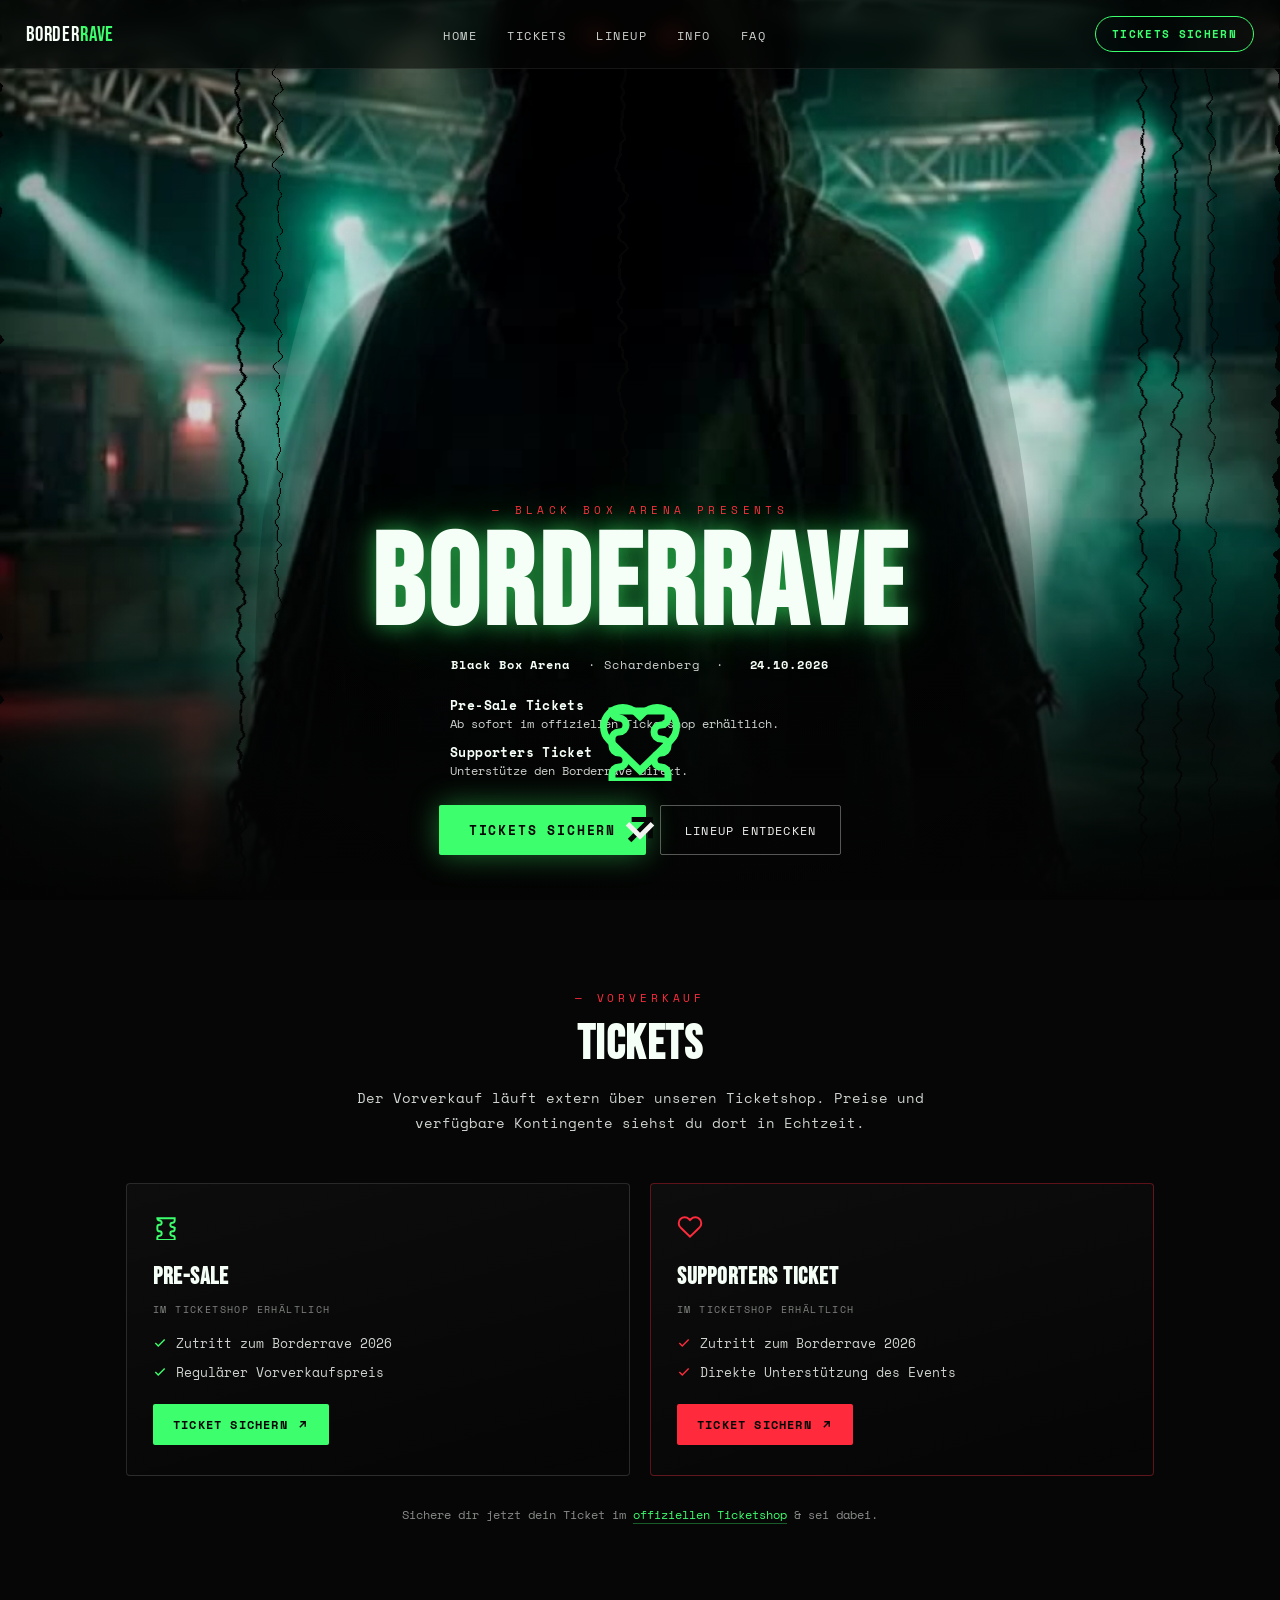
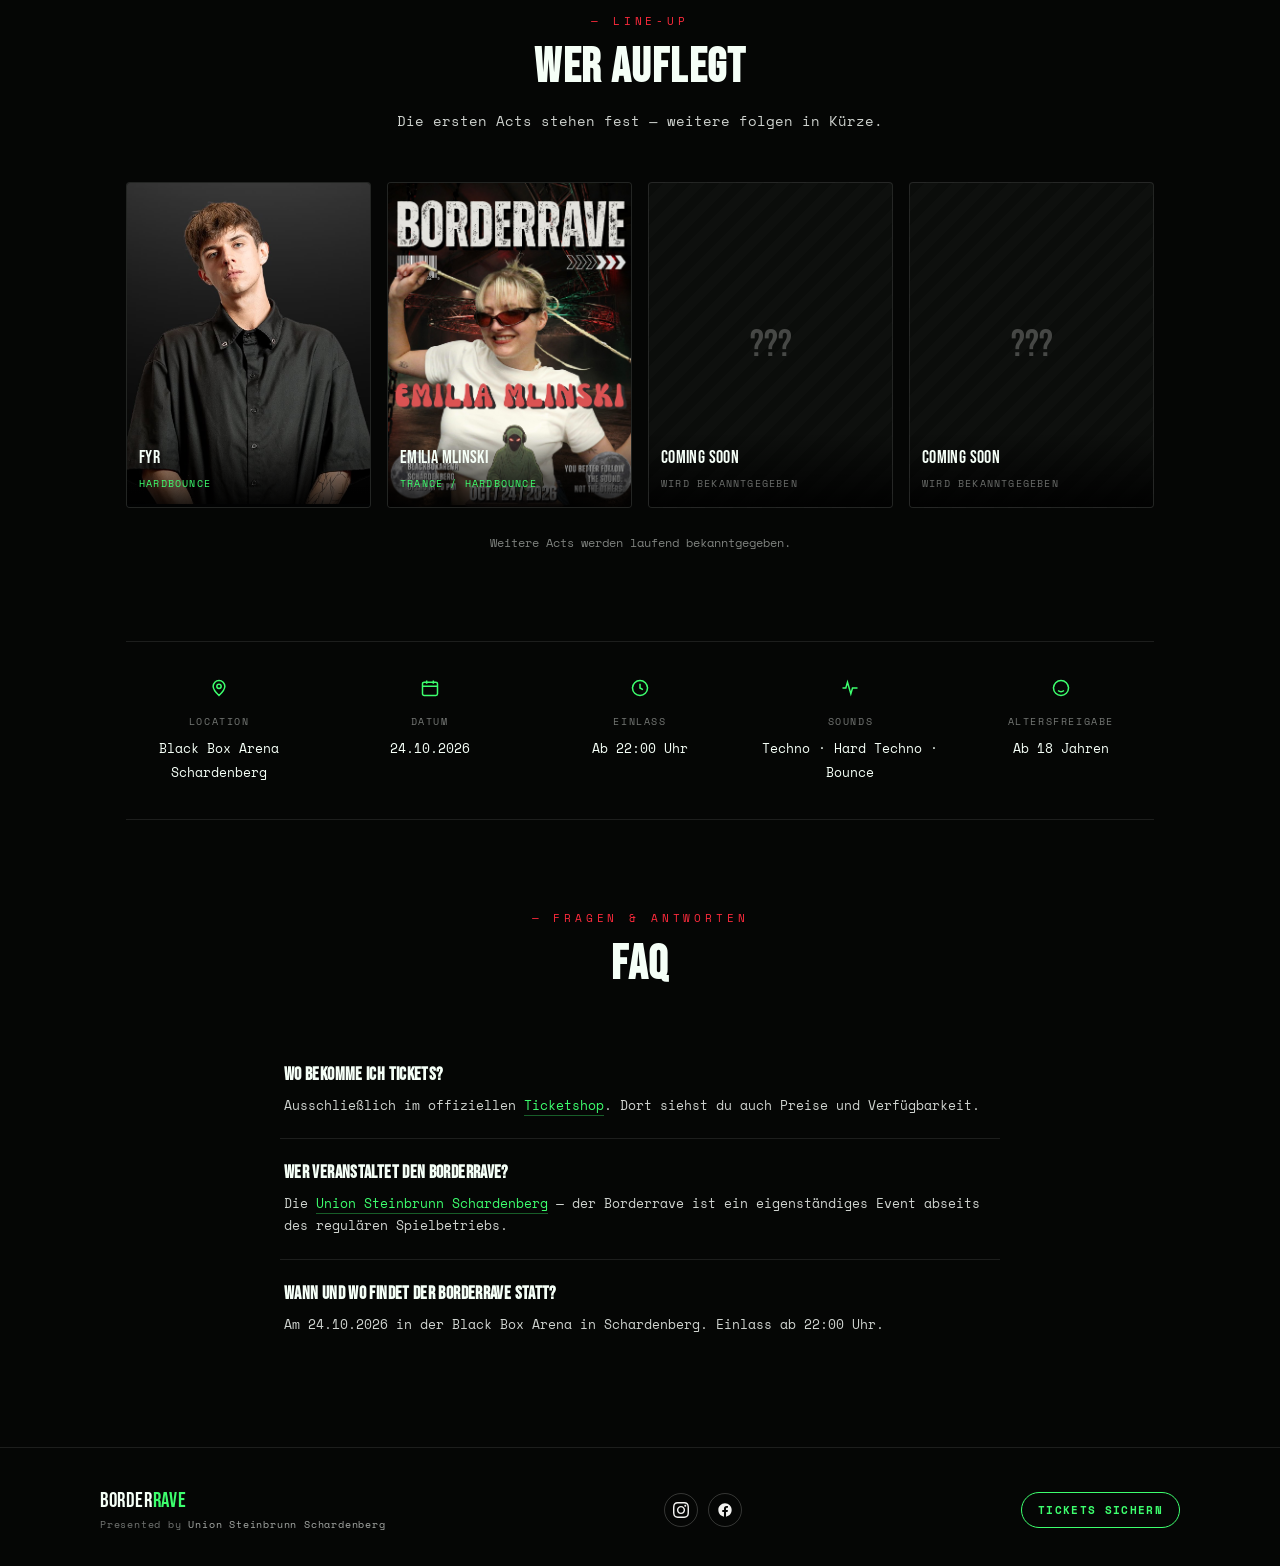
==== borderrave.html @ 643d08ae "Expand Borderrave page: nav, tickets, lineup, info, FAQ Adds ticket links to the external shop, conf" ====
<!DOCTYPE html>
<html lang="de">
<head>
<meta charset="UTF-8">
<meta name="viewport" content="width=device-width, initial-scale=1.0">
<title>BORDERRAVE</title>
<link rel="preconnect" href="https://fonts.googleapis.com">
<link rel="preconnect" href="https://fonts.gstatic.com" crossorigin>
<link href="https://fonts.googleapis.com/css2?family=Bebas+Neue&family=Space+Mono:wght@400;700&display=swap" rel="stylesheet">
<style>
  :root {
    --acid: #3dff6e;
    --blood: #ff2b3d;
    --ink: #050605;
  }
  * { box-sizing: border-box; }
  html {
    scroll-behavior: smooth;
  }
  html, body {
    margin: 0;
    padding: 0;
    background: var(--ink);
    color: #f2f2f0;
    font-family: 'Space Mono', monospace;
    overflow-x: hidden;
  }
  @media (prefers-reduced-motion: reduce) {
    html { scroll-behavior: auto; }
  }

  .br-stage {
    position: relative;
    width: 100%;
    height: 100vh;
    min-height: 560px;
    background: var(--ink);
    overflow: hidden;
  }

  .br-stage svg {
    position: absolute;
    inset: 0;
    width: 100%;
    height: 100%;
    display: block;
  }

  .br-vignette {
    position: absolute;
    inset: 0;
    pointer-events: none;
    background:
      radial-gradient(ellipse at 50% 40%, rgba(0,0,0,0) 30%, rgba(0,0,0,0.55) 100%),
      linear-gradient(180deg, rgba(0,0,0,0.55) 0%, rgba(0,0,0,0) 18%, rgba(0,0,0,0) 55%, rgba(5,6,5,0.85) 90%, rgba(5,6,5,1) 100%);
  }

  .br-nav {
    position: fixed;
    top: 0;
    left: 0;
    right: 0;
    z-index: 20;
    display: flex;
    justify-content: space-between;
    align-items: center;
    gap: 20px;
    padding: 16px 26px;
    background: rgba(5,6,5,0.55);
    backdrop-filter: blur(10px);
    border-bottom: 1px solid rgba(242,242,240,0.08);
    opacity: 0;
    animation: br-fade-in 0.8s ease forwards;
    animation-delay: 6.1s;
  }
  .br-nav-brand {
    font-family: 'Bebas Neue', sans-serif;
    font-size: 1.3rem;
    letter-spacing: 0.04em;
    color: #f5fff7;
    text-decoration: none;
    white-space: nowrap;
  }
  .br-nav-brand span { color: var(--acid); }
  .br-nav-links {
    display: flex;
    gap: 30px;
    list-style: none;
    margin: 0;
    padding: 0;
  }
  .br-nav-links a {
    color: #cfd3cf;
    text-decoration: none;
    font-size: 12px;
    letter-spacing: 0.12em;
    text-transform: uppercase;
    transition: color 0.2s ease;
  }
  .br-nav-links a:hover { color: var(--acid); }
  .br-nav-cta {
    display: inline-flex;
    align-items: center;
    gap: 8px;
    font-size: 11px;
    font-weight: 700;
    letter-spacing: 0.12em;
    text-transform: uppercase;
    text-decoration: none;
    color: var(--acid);
    border: 1px solid var(--acid);
    padding: 9px 16px;
    border-radius: 999px;
    white-space: nowrap;
    transition: background 0.2s ease, color 0.2s ease;
  }
  .br-nav-cta:hover { background: var(--acid); color: var(--ink); }
  .br-nav-toggle {
    display: none;
    background: none;
    border: 1px solid rgba(242,242,240,0.35);
    border-radius: 6px;
    width: 38px;
    height: 34px;
    color: #f2f2f0;
    font-size: 18px;
    cursor: pointer;
  }

  @media (max-width: 780px) {
    .br-nav-links { display: none; }
    .br-nav-cta { display: none; }
    .br-nav-toggle { display: block; }
    .br-nav.is-open .br-nav-links {
      display: flex;
      flex-direction: column;
      gap: 4px;
      position: absolute;
      top: 100%;
      left: 0;
      right: 0;
      background: rgba(5,6,5,0.97);
      padding: 14px 26px 20px;
      border-bottom: 1px solid rgba(242,242,240,0.08);
    }
    .br-nav.is-open .br-nav-links a { padding: 10px 0; border-bottom: 1px solid rgba(242,242,240,0.06); }
    .br-nav.is-open .br-nav-cta { display: inline-flex; margin: 12px 26px 18px; }
  }

  .br-content {
    position: absolute;
    left: 0;
    right: 0;
    bottom: 5vh;
    z-index: 4;
    text-align: center;
    padding: 0 20px;
  }

  .br-meta {
    display: flex;
    flex-wrap: wrap;
    justify-content: center;
    gap: 8px 18px;
    margin: 10px 0 22px;
    font-size: 12px;
    letter-spacing: 0.08em;
    color: #cfd3cf;
    opacity: 0;
    animation: br-fade-up 0.9s ease forwards;
    animation-delay: 6.85s;
  }
  .br-meta b { color: #f5fff7; font-weight: 700; }
  .br-meta .dim { color: rgba(207,211,207,0.55); }

  .br-bullets {
    display: flex;
    flex-direction: column;
    gap: 10px;
    max-width: 380px;
    margin: 0 auto 26px;
    text-align: left;
    opacity: 0;
    animation: br-fade-up 0.9s ease forwards;
    animation-delay: 7.05s;
  }
  .br-bullet {
    display: flex;
    align-items: flex-start;
    gap: 10px;
    font-size: 12px;
    color: #cfd3cf;
  }
  .br-bullet svg { flex: none; margin-top: 2px; color: var(--acid); }
  .br-bullet b { display: block; color: #f5fff7; font-size: 13px; letter-spacing: 0.03em; }

  .br-cta-row {
    display: flex;
    flex-wrap: wrap;
    justify-content: center;
    gap: 14px;
    opacity: 0;
    animation: br-fade-up 0.9s ease forwards;
    animation-delay: 7.3s;
  }
  .br-cta-ghost {
    display: inline-flex;
    align-items: center;
    gap: 8px;
    font-family: 'Space Mono', monospace;
    font-size: 12px;
    letter-spacing: 0.1em;
    text-transform: uppercase;
    text-decoration: none;
    color: #f2f2f0;
    border: 1px solid rgba(242,242,240,0.35);
    padding: 14px 24px;
    border-radius: 2px;
    transition: border-color 0.2s ease, color 0.2s ease;
  }
  .br-cta-ghost:hover { border-color: var(--acid); color: var(--acid); }

  .br-eyebrow {
    display: inline-block;
    font-size: 11px;
    letter-spacing: 0.4em;
    text-transform: uppercase;
    color: var(--blood);
    margin: 0 0 10px;
    opacity: 0;
    animation: br-fade-up 0.9s ease forwards;
    animation-delay: 6.35s;
  }

  .br-title {
    font-family: 'Bebas Neue', 'Space Mono', sans-serif;
    font-size: clamp(3.2rem, 14vw, 8rem);
    line-height: 0.92;
    letter-spacing: 0.03em;
    margin: 0;
    color: #f5fff7;
    text-shadow: 0 0 22px rgba(61,255,110,0.55), 0 0 60px rgba(61,255,110,0.25);
    opacity: 0;
    animation: br-glitch-in 1.1s ease forwards;
    animation-delay: 6.5s;
  }

  .br-cta {
    display: inline-flex;
    align-items: center;
    gap: 8px;
    font-family: 'Space Mono', monospace;
    font-weight: 700;
    font-size: 13px;
    letter-spacing: 0.14em;
    text-transform: uppercase;
    text-decoration: none;
    color: var(--ink);
    background: var(--acid);
    padding: 15px 30px;
    border-radius: 2px;
    box-shadow: 0 0 30px rgba(61,255,110,0.4);
    transition: transform 0.2s ease, box-shadow 0.2s ease;
  }
  .br-cta:hover { transform: translateY(-2px); box-shadow: 0 4px 40px rgba(61,255,110,0.65); }

  @keyframes br-fade-in { to { opacity: 1; } }
  @keyframes br-fade-up { from { opacity: 0; transform: translateY(14px); } to { opacity: 1; transform: translateY(0); } }
  @keyframes br-glitch-in {
    0%   { opacity: 0; transform: translateY(10px); filter: blur(6px); }
    55%  { opacity: 1; transform: translateY(0); filter: blur(0); }
    60%  { opacity: 0.7; transform: translate(-3px,1px); }
    65%  { opacity: 1; transform: translate(2px,0); }
    100% { opacity: 1; transform: translateY(0); filter: blur(0); }
  }

  /* ---- content sections below the hero ---- */
  .br-section {
    max-width: 1080px;
    margin: 0 auto;
    padding: 90px 26px;
    scroll-margin-top: 74px;
  }
  .br-section + .br-section { padding-top: 0; }
  .br-section-head {
    text-align: center;
    max-width: 640px;
    margin: 0 auto 48px;
  }
  .br-section-head .br-eyebrow-sm {
    display: block;
    font-size: 11px;
    letter-spacing: 0.35em;
    text-transform: uppercase;
    color: var(--blood);
    margin: 0 0 10px;
  }
  .br-section-head h2 {
    font-family: 'Bebas Neue', sans-serif;
    font-size: clamp(2rem, 6vw, 3rem);
    letter-spacing: 0.03em;
    color: #f5fff7;
    margin: 0 0 12px;
    text-wrap: balance;
  }
  .br-section-head p {
    font-size: 14px;
    line-height: 1.8;
    color: #cfd3cf;
    margin: 0;
  }

  /* tickets */
  .br-tickets-grid {
    display: grid;
    grid-template-columns: repeat(auto-fit, minmax(240px, 1fr));
    gap: 20px;
  }
  .br-ticket-card {
    border: 1px solid rgba(242,242,240,0.14);
    background: linear-gradient(165deg, rgba(255,255,255,0.03), rgba(255,255,255,0));
    border-radius: 4px;
    padding: 30px 26px;
  }
  .br-ticket-card.is-support { border-color: rgba(255,43,61,0.35); }
  .br-ticket-icon { color: var(--acid); margin-bottom: 16px; }
  .br-ticket-card.is-support .br-ticket-icon { color: var(--blood); }
  .br-ticket-card h3 {
    font-family: 'Bebas Neue', sans-serif;
    font-size: 1.5rem;
    letter-spacing: 0.03em;
    margin: 0 0 4px;
    color: #f5fff7;
  }
  .br-ticket-status {
    display: inline-block;
    font-size: 10px;
    letter-spacing: 0.14em;
    text-transform: uppercase;
    color: rgba(207,211,207,0.6);
    margin-bottom: 16px;
  }
  .br-ticket-card ul {
    list-style: none;
    margin: 0 0 22px;
    padding: 0;
    display: flex;
    flex-direction: column;
    gap: 9px;
  }
  .br-ticket-card li {
    display: flex;
    align-items: flex-start;
    gap: 9px;
    font-size: 13px;
    color: #cfd3cf;
  }
  .br-ticket-card li svg { flex: none; margin-top: 3px; color: var(--acid); }
  .br-ticket-card.is-support li svg { color: var(--blood); }
  .br-ticket-link {
    display: inline-flex;
    align-items: center;
    gap: 8px;
    font-size: 12px;
    font-weight: 700;
    letter-spacing: 0.1em;
    text-transform: uppercase;
    text-decoration: none;
    color: var(--ink);
    background: var(--acid);
    padding: 12px 20px;
    border-radius: 2px;
    transition: transform 0.2s ease;
  }
  .br-ticket-card.is-support .br-ticket-link { background: var(--blood); }
  .br-ticket-link:hover { transform: translateY(-2px); }
  .br-tickets-note {
    text-align: center;
    margin: 30px 0 0;
    font-size: 12px;
    color: rgba(207,211,207,0.65);
  }
  .br-tickets-note a { color: var(--acid); text-decoration: none; border-bottom: 1px solid rgba(61,255,110,0.35); }

  /* lineup */
  .br-lineup-grid {
    display: grid;
    grid-template-columns: repeat(auto-fit, minmax(140px, 1fr));
    gap: 16px;
  }
  .br-lineup-card {
    position: relative;
    aspect-ratio: 3 / 4;
    border-radius: 4px;
    overflow: hidden;
    background: #0b0d0b;
    border: 1px solid rgba(242,242,240,0.1);
  }
  .br-lineup-card img {
    width: 100%; height: 100%;
    object-fit: cover;
    display: block;
    filter: saturate(1.05);
  }
  .br-lineup-card.is-placeholder {
    display: flex;
    align-items: center;
    justify-content: center;
    background: linear-gradient(160deg, #0d130f, #050605);
  }
  .br-lineup-card.is-placeholder .initial {
    font-family: 'Bebas Neue', sans-serif;
    font-size: 3.2rem;
    color: rgba(61,255,110,0.35);
  }
  .br-lineup-card.is-soon {
    display: flex;
    align-items: center;
    justify-content: center;
    background: repeating-linear-gradient(135deg, #0b0d0b 0 10px, #0e100e 10px 20px);
  }
  .br-lineup-card.is-soon .q { font-family: 'Bebas Neue', sans-serif; font-size: 2.4rem; color: rgba(242,242,240,0.25); }
  .br-lineup-meta {
    position: absolute;
    left: 0; right: 0; bottom: 0;
    padding: 14px 12px;
    background: linear-gradient(0deg, rgba(0,0,0,0.9), rgba(0,0,0,0));
  }
  .br-lineup-meta .name {
    font-family: 'Bebas Neue', sans-serif;
    font-size: 1.15rem;
    letter-spacing: 0.02em;
    color: #f5fff7;
    display: block;
  }
  .br-lineup-meta .genre {
    font-size: 10px;
    letter-spacing: 0.12em;
    text-transform: uppercase;
    color: var(--acid);
  }
  .br-lineup-card.is-soon .br-lineup-meta .genre,
  .br-lineup-card.is-placeholder .br-lineup-meta .genre { color: rgba(207,211,207,0.5); }
  .br-lineup-note {
    text-align: center;
    margin: 26px 0 0;
    font-size: 12px;
    color: rgba(207,211,207,0.6);
  }

  /* info strip */
  .br-info-strip {
    display: grid;
    grid-template-columns: repeat(auto-fit, minmax(150px, 1fr));
    gap: 24px;
    border-top: 1px solid rgba(242,242,240,0.1);
    border-bottom: 1px solid rgba(242,242,240,0.1);
    padding: 36px 0;
  }
  .br-info-item { text-align: center; }
  .br-info-item svg { color: var(--acid); margin-bottom: 10px; }
  .br-info-item .label {
    display: block;
    font-size: 10px;
    letter-spacing: 0.16em;
    text-transform: uppercase;
    color: rgba(207,211,207,0.55);
    margin-bottom: 6px;
  }
  .br-info-item .value {
    font-size: 13px;
    color: #f5fff7;
    line-height: 1.6;
  }

  /* faq */
  .br-faq { max-width: 720px; margin: 0 auto; display: flex; flex-direction: column; gap: 1px; background: rgba(242,242,240,0.1); }
  .br-faq-item { background: var(--ink); padding: 22px 4px; }
  .br-faq-item h3 {
    font-family: 'Bebas Neue', sans-serif;
    font-size: 1.15rem;
    letter-spacing: 0.02em;
    color: #f5fff7;
    margin: 0 0 8px;
  }
  .br-faq-item p { font-size: 13px; line-height: 1.7; color: #cfd3cf; margin: 0; }
  .br-faq-item a { color: var(--acid); text-decoration: none; border-bottom: 1px solid rgba(61,255,110,0.35); }

  /* footer */
  .br-footer {
    border-top: 1px solid rgba(242,242,240,0.1);
    padding: 40px 26px 34px;
  }
  .br-footer-inner {
    max-width: 1080px;
    margin: 0 auto;
    display: flex;
    flex-wrap: wrap;
    align-items: center;
    justify-content: space-between;
    gap: 20px;
  }
  .br-footer-brand {
    font-family: 'Bebas Neue', sans-serif;
    font-size: 1.3rem;
    letter-spacing: 0.03em;
    color: #f5fff7;
  }
  .br-footer-brand span { color: var(--acid); }
  .br-footer-sub {
    display: block;
    font-family: 'Space Mono', monospace;
    font-size: 10px;
    letter-spacing: 0.08em;
    text-transform: none;
    color: rgba(207,211,207,0.55);
    margin-top: 4px;
  }
  .br-footer-sub a { color: rgba(207,211,207,0.8); text-decoration: none; }
  .br-footer-sub a:hover { color: var(--acid); }
  .br-footer-social {
    display: flex;
    gap: 10px;
  }
  .br-footer-social a {
    width: 34px; height: 34px;
    display: inline-flex; align-items: center; justify-content: center;
    border: 1px solid rgba(242,242,240,0.2);
    border-radius: 999px;
    color: #f2f2f0;
    transition: border-color 0.2s ease, color 0.2s ease;
  }
  .br-footer-social a:hover { border-color: var(--acid); color: var(--acid); }

  @media (prefers-reduced-motion: reduce) {
    .br-nav, .br-eyebrow, .br-title, .br-meta, .br-bullets, .br-cta-row {
      animation: none !important;
      opacity: 1 !important;
      filter: none !important;
      transform: none !important;
    }
  }
</style>
</head>
<body>

<section class="br-stage" id="brStage">
  <svg viewBox="0 0 1080 1920" preserveAspectRatio="xMidYMid slice">
    <defs>
      <filter id="liquidEdge" x="-40%" y="-40%" width="180%" height="180%">
        <feTurbulence id="liquidNoise" type="fractalNoise" baseFrequency="0.014 0.085" numOctaves="2" seed="7" result="noise">
          <animate attributeName="baseFrequency" values="0.014 0.085;0.021 0.11;0.011 0.07;0.014 0.085"
                    dur="6s" repeatCount="indefinite"/>
        </feTurbulence>
        <feDisplacementMap in="SourceGraphic" in2="noise" scale="17" xChannelSelector="R" yChannelSelector="G"/>
      </filter>
      <mask id="revealMask" maskUnits="userSpaceOnUse" x="0" y="0" width="1080" height="1920">
        <g id="dripColumns"></g>
      </mask>
      <radialGradient id="figureMaskGrad" cx="50%" cy="55%" r="55%">
        <stop offset="0%" stop-color="#fff"/>
        <stop offset="62%" stop-color="#fff"/>
        <stop offset="100%" stop-color="#000"/>
      </radialGradient>
      <mask id="figureMask" maskUnits="userSpaceOnUse" x="0" y="0" width="1080" height="1920">
        <ellipse cx="545" cy="1150" rx="330" ry="650" fill="url(#figureMaskGrad)"/>
      </mask>
    </defs>
    <g id="heroGroup" mask="url(#revealMask)">
      <image href="images/borderrave-hero.jpg" x="0" y="0" width="1080" height="1920" preserveAspectRatio="xMidYMid slice"/>
      <g mask="url(#figureMask)">
        <g id="figureZoomInner">
          <image href="images/borderrave-hero.jpg" x="0" y="0" width="1080" height="1920" preserveAspectRatio="xMidYMid slice"/>
        </g>
      </g>
    </g>
    <g id="dripBeads"></g>
  </svg>
  <div class="br-vignette"></div>

  <div class="br-content">
    <p class="br-eyebrow">&mdash; Black Box Arena presents</p>
    <h1 class="br-title">BORDERRAVE</h1>

    <p class="br-meta">
      <b>Black Box Arena</b> &middot; Schardenberg &nbsp;&middot;&nbsp; <b>24.10.2026</b>
    </p>

    <div class="br-bullets">
      <div class="br-bullet">
        <svg width="16" height="16" viewBox="0 0 24 24" fill="none" stroke="currentColor" stroke-width="2"><path d="M20 12v2a2 2 0 01-2 2 2 2 0 000 4 2 2 0 012 2v2H4v-2a2 2 0 012-2 2 2 0 000-4 2 2 0 01-2-2v-2a2 2 0 012-2 2 2 0 000-4 2 2 0 01-2-2V4h16v2a2 2 0 01-2 2 2 2 0 000 4 2 2 0 012 2z"/></svg>
        <span><b>Pre-Sale Tickets</b>Ab sofort im offiziellen Ticketshop erhältlich.</span>
      </div>
      <div class="br-bullet">
        <svg width="16" height="16" viewBox="0 0 24 24" fill="none" stroke="currentColor" stroke-width="2"><path d="M20.8 4.6a5.5 5.5 0 00-7.8 0L12 5.6l-1-1a5.5 5.5 0 10-7.8 7.8l1 1L12 21l7.8-7.6 1-1a5.5 5.5 0 000-7.8z"/></svg>
        <span><b>Supporters Ticket</b>Unterstütze den Borderrave direkt.</span>
      </div>
    </div>

    <div class="br-cta-row">
      <a href="https://uschtickets.stgdts.com" target="_blank" rel="noopener noreferrer" class="br-cta">
        Tickets sichern
        <svg width="14" height="14" viewBox="0 0 24 24" fill="none" stroke="currentColor" stroke-width="2.4"><path d="M7 17L17 7M8 7h9v9"/></svg>
      </a>
      <a href="#lineup" class="br-cta-ghost">
        Lineup entdecken
        <svg width="14" height="14" viewBox="0 0 24 24" fill="none" stroke="currentColor" stroke-width="2.4"><path d="M6 9l6 6 6-6"/></svg>
      </a>
    </div>
  </div>
</section>

<nav class="br-nav" id="brNav">
  <a href="#brStage" class="br-nav-brand">BORDER<span>RAVE</span></a>
  <ul class="br-nav-links">
    <li><a href="#brStage">Home</a></li>
    <li><a href="#tickets">Tickets</a></li>
    <li><a href="#lineup">Lineup</a></li>
    <li><a href="#info">Info</a></li>
    <li><a href="#faq">FAQ</a></li>
  </ul>
  <a href="https://uschtickets.stgdts.com" target="_blank" rel="noopener noreferrer" class="br-nav-cta">Tickets sichern</a>
  <button class="br-nav-toggle" id="brNavToggle" aria-label="Menü öffnen" aria-expanded="false">&#9776;</button>
</nav>

<section class="br-section" id="tickets">
  <div class="br-section-head">
    <span class="br-eyebrow-sm">&mdash; Vorverkauf</span>
    <h2>Tickets</h2>
    <p>Der Vorverkauf läuft extern über unseren Ticketshop. Preise und verfügbare Kontingente siehst du dort in Echtzeit.</p>
  </div>
  <div class="br-tickets-grid">
    <div class="br-ticket-card">
      <div class="br-ticket-icon">
        <svg width="26" height="26" viewBox="0 0 24 24" fill="none" stroke="currentColor" stroke-width="1.8"><path d="M20 12v2a2 2 0 01-2 2 2 2 0 000 4 2 2 0 012 2v2H4v-2a2 2 0 012-2 2 2 0 000-4 2 2 0 01-2-2v-2a2 2 0 012-2 2 2 0 000-4 2 2 0 01-2-2V4h16v2a2 2 0 01-2 2 2 2 0 000 4 2 2 0 012 2z"/></svg>
      </div>
      <h3>Pre-Sale</h3>
      <span class="br-ticket-status">Im Ticketshop erhältlich</span>
      <ul>
        <li><svg width="14" height="14" viewBox="0 0 24 24" fill="none" stroke="currentColor" stroke-width="2.4"><path d="M20 6L9 17l-5-5"/></svg>Zutritt zum Borderrave 2026</li>
        <li><svg width="14" height="14" viewBox="0 0 24 24" fill="none" stroke="currentColor" stroke-width="2.4"><path d="M20 6L9 17l-5-5"/></svg>Regulärer Vorverkaufspreis</li>
      </ul>
      <a href="https://uschtickets.stgdts.com" target="_blank" rel="noopener noreferrer" class="br-ticket-link">
        Ticket sichern
        <svg width="13" height="13" viewBox="0 0 24 24" fill="none" stroke="currentColor" stroke-width="2.6"><path d="M7 17L17 7M8 7h9v9"/></svg>
      </a>
    </div>
    <div class="br-ticket-card is-support">
      <div class="br-ticket-icon">
        <svg width="26" height="26" viewBox="0 0 24 24" fill="none" stroke="currentColor" stroke-width="1.8"><path d="M20.8 4.6a5.5 5.5 0 00-7.8 0L12 5.6l-1-1a5.5 5.5 0 10-7.8 7.8l1 1L12 21l7.8-7.6 1-1a5.5 5.5 0 000-7.8z"/></svg>
      </div>
      <h3>Supporters Ticket</h3>
      <span class="br-ticket-status">Im Ticketshop erhältlich</span>
      <ul>
        <li><svg width="14" height="14" viewBox="0 0 24 24" fill="none" stroke="currentColor" stroke-width="2.4"><path d="M20 6L9 17l-5-5"/></svg>Zutritt zum Borderrave 2026</li>
        <li><svg width="14" height="14" viewBox="0 0 24 24" fill="none" stroke="currentColor" stroke-width="2.4"><path d="M20 6L9 17l-5-5"/></svg>Direkte Unterstützung des Events</li>
      </ul>
      <a href="https://uschtickets.stgdts.com" target="_blank" rel="noopener noreferrer" class="br-ticket-link">
        Ticket sichern
        <svg width="13" height="13" viewBox="0 0 24 24" fill="none" stroke="currentColor" stroke-width="2.6"><path d="M7 17L17 7M8 7h9v9"/></svg>
      </a>
    </div>
  </div>
  <p class="br-tickets-note">Sichere dir jetzt dein Ticket im <a href="https://uschtickets.stgdts.com" target="_blank" rel="noopener noreferrer">offiziellen Ticketshop</a> &amp; sei dabei.</p>
</section>

<section class="br-section" id="lineup">
  <div class="br-section-head">
    <span class="br-eyebrow-sm">&mdash; Line-up</span>
    <h2>Wer auflegt</h2>
    <p>Die ersten Acts stehen fest &mdash; weitere folgen in Kürze.</p>
  </div>
  <div class="br-lineup-grid">
    <div class="br-lineup-card">
      <img src="images/lineup-fyr.jpg" alt="FYR">
      <div class="br-lineup-meta">
        <span class="name">FYR</span>
        <span class="genre">Hardbounce</span>
      </div>
    </div>
    <div class="br-lineup-card">
      <img src="images/lineup-emilia.jpg" alt="Emilia Mlinski">
      <div class="br-lineup-meta">
        <span class="name">Emilia Mlinski</span>
        <span class="genre">Trance / Hardbounce</span>
      </div>
    </div>
    <div class="br-lineup-card is-soon">
      <span class="q">???</span>
      <div class="br-lineup-meta">
        <span class="name">Coming Soon</span>
        <span class="genre">Wird bekanntgegeben</span>
      </div>
    </div>
    <div class="br-lineup-card is-soon">
      <span class="q">???</span>
      <div class="br-lineup-meta">
        <span class="name">Coming Soon</span>
        <span class="genre">Wird bekanntgegeben</span>
      </div>
    </div>
  </div>
  <p class="br-lineup-note">Weitere Acts werden laufend bekanntgegeben.</p>
</section>

<section class="br-section" id="info">
  <div class="br-info-strip">
    <div class="br-info-item">
      <svg width="20" height="20" viewBox="0 0 24 24" fill="none" stroke="currentColor" stroke-width="1.8"><path d="M12 21s-7-6.2-7-11a7 7 0 1114 0c0 4.8-7 11-7 11z"/><circle cx="12" cy="10" r="2.6"/></svg>
      <span class="label">Location</span>
      <span class="value">Black Box Arena<br>Schardenberg</span>
    </div>
    <div class="br-info-item">
      <svg width="20" height="20" viewBox="0 0 24 24" fill="none" stroke="currentColor" stroke-width="1.8"><rect x="3" y="5" width="18" height="16" rx="2"/><path d="M3 10h18M8 3v4M16 3v4"/></svg>
      <span class="label">Datum</span>
      <span class="value">24.10.2026</span>
    </div>
    <div class="br-info-item">
      <svg width="20" height="20" viewBox="0 0 24 24" fill="none" stroke="currentColor" stroke-width="1.8"><circle cx="12" cy="12" r="9"/><path d="M12 7v5l3.5 2"/></svg>
      <span class="label">Einlass</span>
      <span class="value">Ab 22:00 Uhr</span>
    </div>
    <div class="br-info-item">
      <svg width="20" height="20" viewBox="0 0 24 24" fill="none" stroke="currentColor" stroke-width="1.8"><path d="M3 12h4l2-7 4 14 2-7h6"/></svg>
      <span class="label">Sounds</span>
      <span class="value">Techno &middot; Hard Techno &middot; Bounce</span>
    </div>
    <div class="br-info-item">
      <svg width="20" height="20" viewBox="0 0 24 24" fill="none" stroke="currentColor" stroke-width="1.8"><circle cx="12" cy="12" r="9"/><path d="M9 9h.01M15 9h.01M8.5 15c1 1 2.2 1.5 3.5 1.5s2.5-.5 3.5-1.5"/></svg>
      <span class="label">Altersfreigabe</span>
      <span class="value">Ab 18 Jahren</span>
    </div>
  </div>
</section>

<section class="br-section" id="faq">
  <div class="br-section-head">
    <span class="br-eyebrow-sm">&mdash; Fragen &amp; Antworten</span>
    <h2>FAQ</h2>
  </div>
  <div class="br-faq">
    <div class="br-faq-item">
      <h3>Wo bekomme ich Tickets?</h3>
      <p>Ausschließlich im offiziellen <a href="https://uschtickets.stgdts.com" target="_blank" rel="noopener noreferrer">Ticketshop</a>. Dort siehst du auch Preise und Verfügbarkeit.</p>
    </div>
    <div class="br-faq-item">
      <h3>Wer veranstaltet den Borderrave?</h3>
      <p>Die <a href="index.html">Union Steinbrunn Schardenberg</a> &mdash; der Borderrave ist ein eigenständiges Event abseits des regulären Spielbetriebs.</p>
    </div>
    <div class="br-faq-item">
      <h3>Wann und wo findet der Borderrave statt?</h3>
      <p>Am 24.10.2026 in der Black Box Arena in Schardenberg. Einlass ab 22:00 Uhr.</p>
    </div>
  </div>
</section>

<footer class="br-footer">
  <div class="br-footer-inner">
    <div>
      <span class="br-footer-brand">BORDER<span>RAVE</span></span>
      <span class="br-footer-sub">Presented by <a href="index.html">Union Steinbrunn Schardenberg</a></span>
    </div>
    <div class="br-footer-social">
      <a href="https://www.instagram.com/unionschardenberg/" target="_blank" rel="noopener noreferrer" aria-label="Instagram">
        <svg viewBox="0 0 24 24" width="16" height="16" fill="currentColor"><path d="M12 2.163c3.204 0 3.584.012 4.85.07 3.252.148 4.771 1.691 4.919 4.919.058 1.265.069 1.645.069 4.849 0 3.205-.012 3.584-.069 4.849-.149 3.225-1.664 4.771-4.919 4.919-1.266.058-1.644.07-4.85.07-3.204 0-3.584-.012-4.849-.07-3.26-.149-4.771-1.699-4.919-4.92-.058-1.265-.07-1.644-.07-4.849 0-3.204.013-3.583.07-4.849.149-3.227 1.664-4.771 4.919-4.919 1.266-.057 1.645-.069 4.849-.069zm0-2.163c-3.259 0-3.667.014-4.947.072-4.358.2-6.78 2.618-6.98 6.98-.059 1.281-.073 1.689-.073 4.948 0 3.259.014 3.668.072 4.948.2 4.358 2.618 6.78 6.98 6.98 1.281.058 1.689.072 4.948.072 3.259 0 3.668-.014 4.948-.072 4.354-.2 6.782-2.618 6.979-6.98.059-1.28.073-1.689.073-4.948 0-3.259-.014-3.667-.072-4.947-.196-4.354-2.617-6.78-6.979-6.98-1.281-.059-1.69-.073-4.949-.073zm0 5.838c-3.403 0-6.162 2.759-6.162 6.162s2.759 6.163 6.162 6.163 6.162-2.759 6.162-6.163c0-3.403-2.759-6.162-6.162-6.162zm0 10.162c-2.209 0-4-1.79-4-4 0-2.209 1.791-4 4-4s4 1.791 4 4c0 2.21-1.791 4-4 4zm6.406-11.845c-.796 0-1.441.645-1.441 1.44s.645 1.44 1.441 1.44c.795 0 1.439-.645 1.439-1.44s-.644-1.44-1.439-1.44z"/></svg>
      </a>
      <a href="https://www.facebook.com/unionschardenberg/" target="_blank" rel="noopener noreferrer" aria-label="Facebook">
        <svg viewBox="0 0 24 24" width="16" height="16" fill="currentColor"><path d="M22 12.061C22 6.505 17.523 2 12 2S2 6.505 2 12.061c0 5.022 3.657 9.184 8.438 9.939v-7.03H7.898v-2.909h2.54V9.845c0-2.522 1.492-3.915 3.777-3.915 1.094 0 2.238.197 2.238.197v2.476h-1.26c-1.243 0-1.63.775-1.63 1.57v1.888h2.773l-.443 2.909h-2.33V22c4.78-.755 8.437-4.917 8.437-9.939z"/></svg>
      </a>
    </div>
    <a href="https://uschtickets.stgdts.com" target="_blank" rel="noopener noreferrer" class="br-nav-cta">Tickets sichern</a>
  </div>
</footer>

<script>
  const brNav = document.getElementById('brNav');
  const brNavToggle = document.getElementById('brNavToggle');
  brNavToggle.addEventListener('click', () => {
    const isOpen = brNav.classList.toggle('is-open');
    brNavToggle.setAttribute('aria-expanded', isOpen);
  });
  brNav.querySelectorAll('.br-nav-links a').forEach(a => {
    a.addEventListener('click', () => {
      brNav.classList.remove('is-open');
      brNavToggle.setAttribute('aria-expanded', 'false');
    });
  });
</script>

<script>
  const reduceMotion = window.matchMedia('(prefers-reduced-motion: reduce)').matches;
  const columnsLayer = document.getElementById('dripColumns');
  const beadsLayer = document.getElementById('dripBeads');
  const figureZoomInner = document.getElementById('figureZoomInner');

  const VB_W = 1080, VB_H = 1920;
  const BODY_H = VB_H * 0.82;
  const N = 74;
  const ZOOM_DURATION = 6200;
  const ZOOM_FROM = 1.0, ZOOM_TO = 1.24;
  const ZOOM_ORIGIN_X = 545, ZOOM_ORIGIN_Y = 620;

  function easeOutCubic(t) { return 1 - Math.pow(1 - t, 3); }
  const SVGNS = 'http://www.w3.org/2000/svg';

  // A rect body that necks down into a rounded drip-tip at its current bottom —
  // at small h the whole column IS the tip, so it starts life as a bead, not a bar.
  function dripPath(x, w, h) {
    if (h <= 0) return '';
    const tipLen = Math.min(w * 0.9, h);
    const bodyBottom = h - tipLen;
    const cx = x + w / 2;
    return `M${x.toFixed(1)},0 L${(x + w).toFixed(1)},0 L${(x + w).toFixed(1)},${bodyBottom.toFixed(1)} ` +
      `C${(x + w).toFixed(1)},${(bodyBottom + tipLen * 0.62).toFixed(1)} ${(x + w * 0.78).toFixed(1)},${h.toFixed(1)} ${cx.toFixed(1)},${h.toFixed(1)} ` +
      `C${(x + w * 0.22).toFixed(1)},${h.toFixed(1)} ${x.toFixed(1)},${(bodyBottom + tipLen * 0.62).toFixed(1)} ${x.toFixed(1)},${bodyBottom.toFixed(1)} Z`;
  }

  if (reduceMotion) {
    const rect = document.createElementNS(SVGNS, 'rect');
    rect.setAttribute('x', '0'); rect.setAttribute('y', '0');
    rect.setAttribute('width', VB_W); rect.setAttribute('height', VB_H);
    rect.setAttribute('fill', 'white');
    columnsLayer.appendChild(rect);
    figureZoomInner.setAttribute('transform',
      `translate(${ZOOM_ORIGIN_X},${ZOOM_ORIGIN_Y}) scale(${ZOOM_TO}) translate(${-ZOOM_ORIGIN_X},${-ZOOM_ORIGIN_Y})`);
  } else {
    const baseW = VB_W / N;
    const columns = [];
    for (let i = 0; i < N; i++) {
      const width = baseW * (1.18 + Math.random() * 0.22);
      const x = i * baseW - (width - baseW) / 2 + (Math.random() * 8 - 4);
      const delay1 = Math.random() * 1250;
      const dur1 = 3250 + Math.random() * 2450;
      const extra = Math.pow(Math.random(), 2) * 340;
      const dur2 = 1150 + extra * 8 * (0.7 + Math.random() * 0.6);

      const path = document.createElementNS(SVGNS, 'path');
      path.setAttribute('fill', 'white');
      path.setAttribute('filter', 'url(#liquidEdge)');
      columnsLayer.appendChild(path);

      columns.push({
        el: path, colX: x, width, x: x + width / 2,
        delay1, dur1, extra, dur2,
        finishAt: delay1 + dur1 + dur2,
        settled: false,
        lastHeight: 0
      });
    }

    const start = performance.now();

    function spawnBead(col) {
      const tipY = BODY_H + col.extra;
      const r = Math.max(col.width * (0.22 + Math.random() * 0.14), 4);
      const fallDist = 55 + Math.random() * 100;
      const dur = (1.1 + Math.random() * 1.4).toFixed(2);
      const delay = (Math.random() * 1.6).toFixed(2);

      const g = document.createElementNS(SVGNS, 'g');

      const circle = document.createElementNS(SVGNS, 'circle');
      circle.setAttribute('cx', col.x.toFixed(1));
      circle.setAttribute('cy', tipY.toFixed(1));
      circle.setAttribute('r', r.toFixed(1));
      circle.setAttribute('fill', 'rgba(4,8,5,0.88)');
      circle.setAttribute('stroke', 'rgba(61,255,110,0.22)');
      circle.setAttribute('stroke-width', '0.6');
      circle.setAttribute('opacity', '0');

      const animCy = document.createElementNS(SVGNS, 'animate');
      animCy.setAttribute('attributeName', 'cy');
      animCy.setAttribute('values', `${tipY.toFixed(1)};${(tipY + fallDist).toFixed(1)}`);
      animCy.setAttribute('dur', dur + 's');
      animCy.setAttribute('begin', delay + 's');
      animCy.setAttribute('repeatCount', 'indefinite');
      animCy.setAttribute('calcMode', 'spline');
      animCy.setAttribute('keySplines', '0.3 0 0.7 1');
      animCy.setAttribute('keyTimes', '0;1');

      const animOp = document.createElementNS(SVGNS, 'animate');
      animOp.setAttribute('attributeName', 'opacity');
      animOp.setAttribute('values', '0;0.9;0.85;0');
      animOp.setAttribute('keyTimes', '0;0.18;0.7;1');
      animOp.setAttribute('dur', dur + 's');
      animOp.setAttribute('begin', delay + 's');
      animOp.setAttribute('repeatCount', 'indefinite');

      circle.appendChild(animCy);
      circle.appendChild(animOp);
      g.appendChild(circle);
      beadsLayer.appendChild(g);
    }

    function tick(now) {
      const t = now - start;
      let allSettled = true;

      for (const col of columns) {
        if (col.settled) continue;
        allSettled = false;

        const t1 = Math.min(Math.max((t - col.delay1) / col.dur1, 0), 1);
        let h;
        if (t1 < 1) {
          h = easeOutCubic(t1) * BODY_H;
        } else {
          const t2 = Math.min(Math.max((t - col.delay1 - col.dur1) / col.dur2, 0), 1);
          const wobble = 0.045 * Math.sin(t2 * Math.PI * 3.2) * (1 - t2);
          const eased = Math.max(easeOutCubic(t2) + wobble, 0);
          h = BODY_H + eased * col.extra;
        }

        h = Math.max(h, col.lastHeight);
        col.lastHeight = h;
        col.el.setAttribute('d', dripPath(col.colX, col.width, h));

        if (t >= col.finishAt) {
          col.settled = true;
          col.el.setAttribute('d', dripPath(col.colX, col.width, BODY_H + col.extra));
          spawnBead(col);
        }
      }

      const zt = Math.min(t / ZOOM_DURATION, 1);
      const s = ZOOM_FROM + (ZOOM_TO - ZOOM_FROM) * easeOutCubic(zt);
      figureZoomInner.setAttribute('transform',
        `translate(${ZOOM_ORIGIN_X},${ZOOM_ORIGIN_Y}) scale(${s.toFixed(4)}) translate(${-ZOOM_ORIGIN_X},${-ZOOM_ORIGIN_Y})`);

      if (!allSettled || zt < 1) {
        requestAnimationFrame(tick);
      }
    }
    requestAnimationFrame(tick);
  }
</script>

</body>
</html>
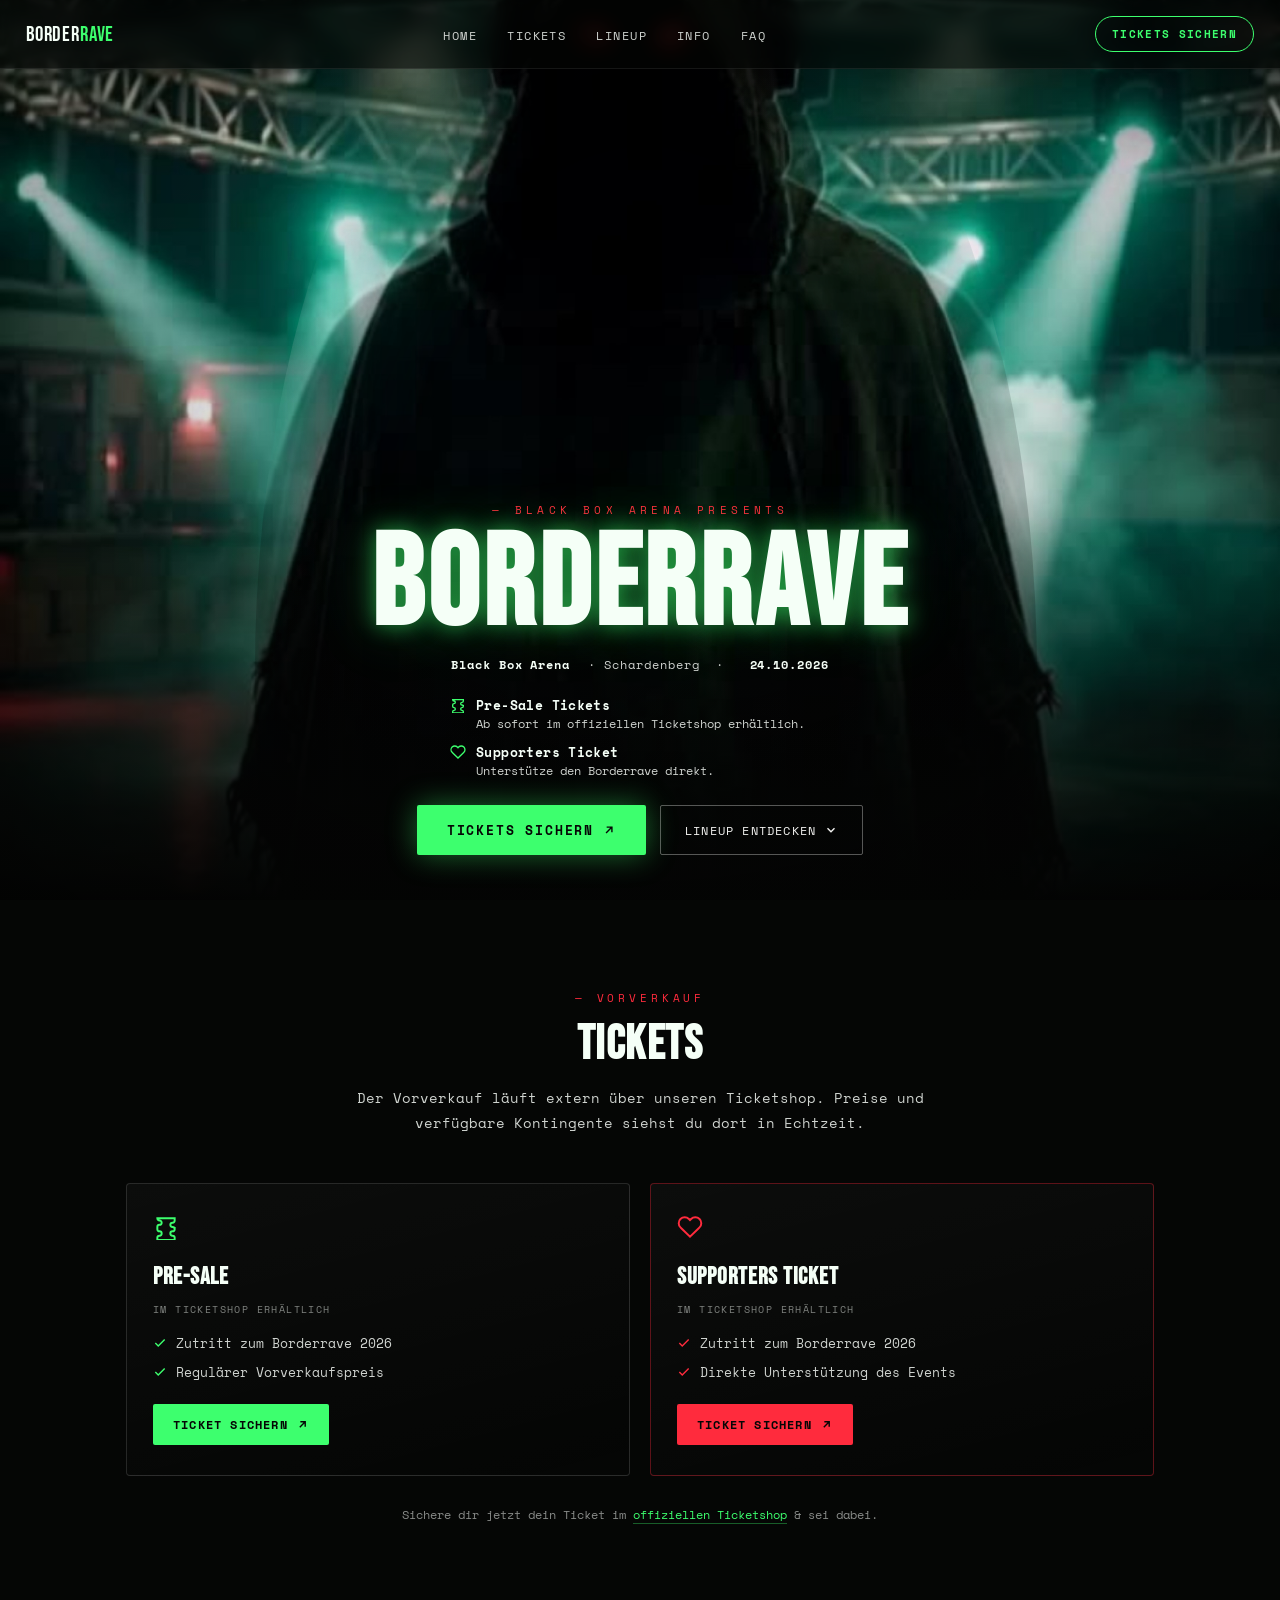
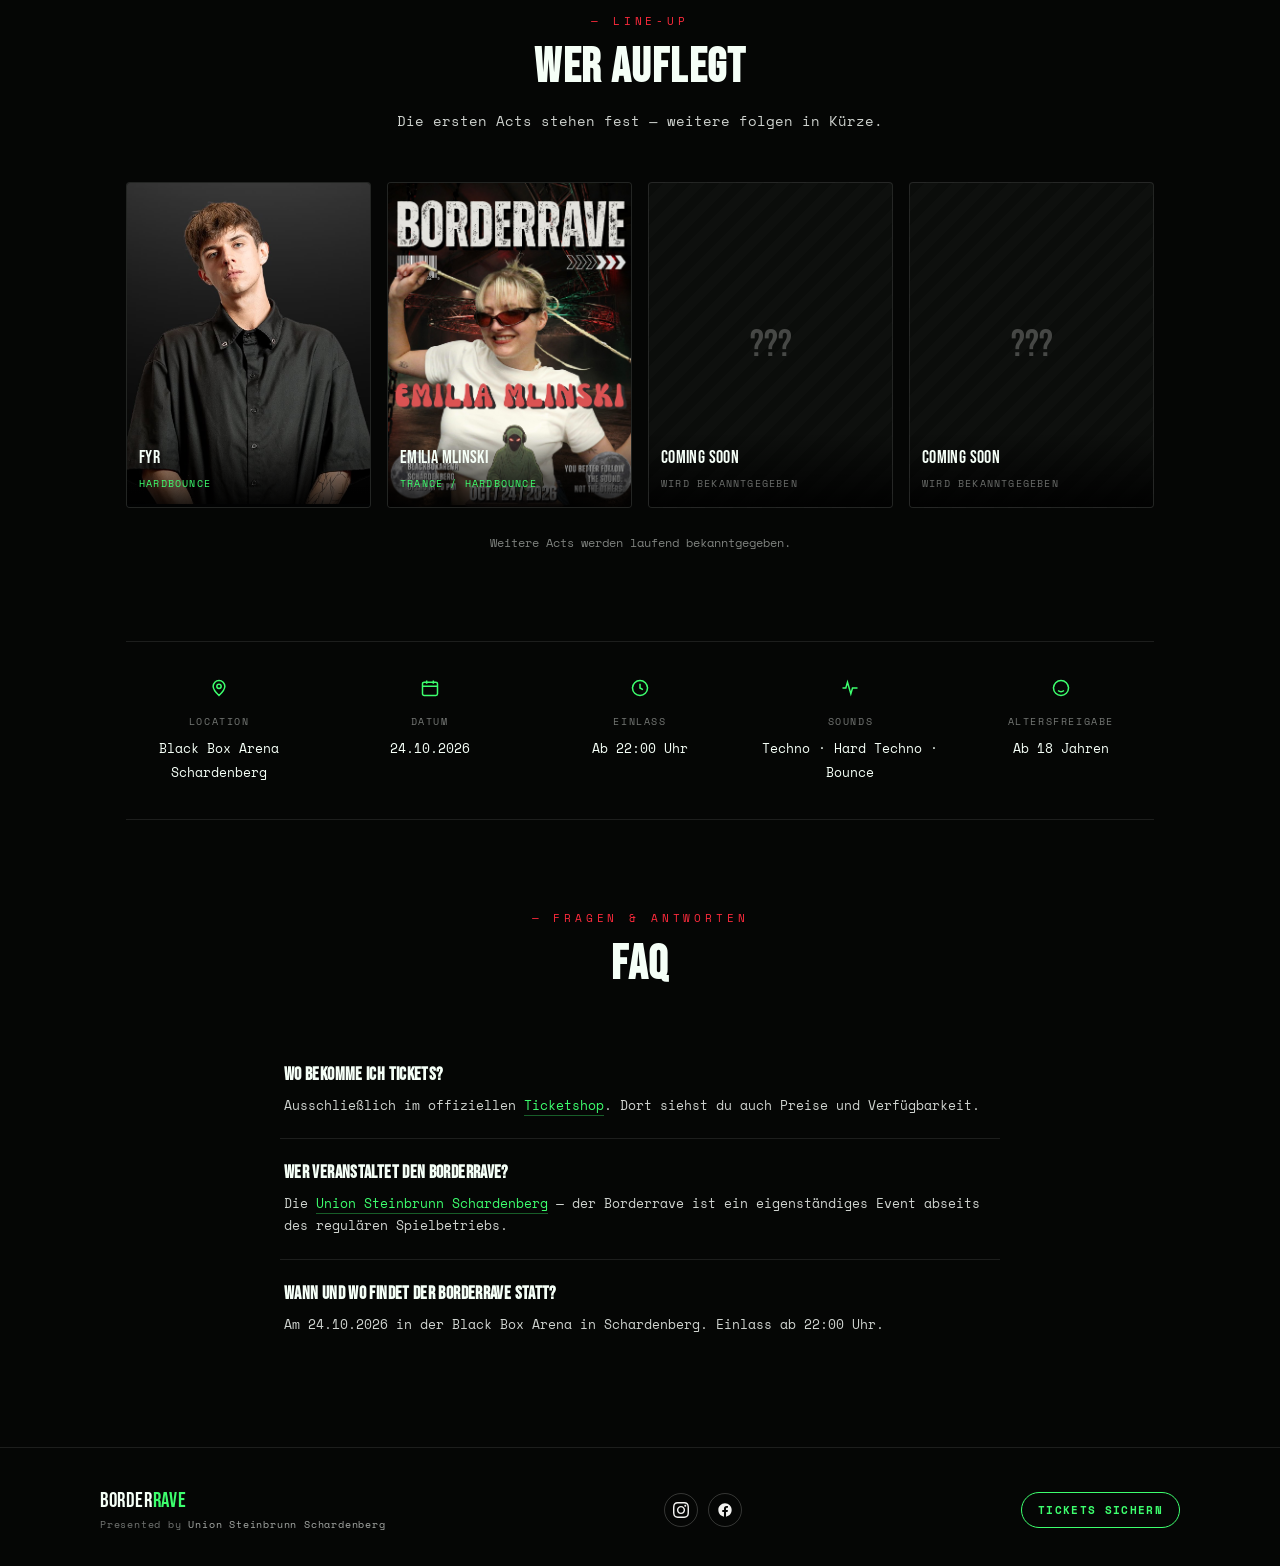
==== commit c93854a8: "Fix Borderrave hero: oversized icons and cracked drip reveal .br-stage svg was unintentionally match" ====
--- a/borderrave.html
+++ b/borderrave.html
@@ -38,7 +38,7 @@
     overflow: hidden;
   }
 
-  .br-stage svg {
+  .br-stage > svg {
     position: absolute;
     inset: 0;
     width: 100%;
@@ -552,7 +552,7 @@
           <animate attributeName="baseFrequency" values="0.014 0.085;0.021 0.11;0.011 0.07;0.014 0.085"
                     dur="6s" repeatCount="indefinite"/>
         </feTurbulence>
-        <feDisplacementMap in="SourceGraphic" in2="noise" scale="17" xChannelSelector="R" yChannelSelector="G"/>
+        <feDisplacementMap in="SourceGraphic" in2="noise" scale="9" xChannelSelector="R" yChannelSelector="G"/>
       </filter>
       <mask id="revealMask" maskUnits="userSpaceOnUse" x="0" y="0" width="1080" height="1920">
         <g id="dripColumns"></g>
@@ -827,7 +827,7 @@
     const baseW = VB_W / N;
     const columns = [];
     for (let i = 0; i < N; i++) {
-      const width = baseW * (1.18 + Math.random() * 0.22);
+      const width = baseW * (1.55 + Math.random() * 0.35);
       const x = i * baseW - (width - baseW) / 2 + (Math.random() * 8 - 4);
       const delay1 = Math.random() * 1250;
       const dur1 = 3250 + Math.random() * 2450;
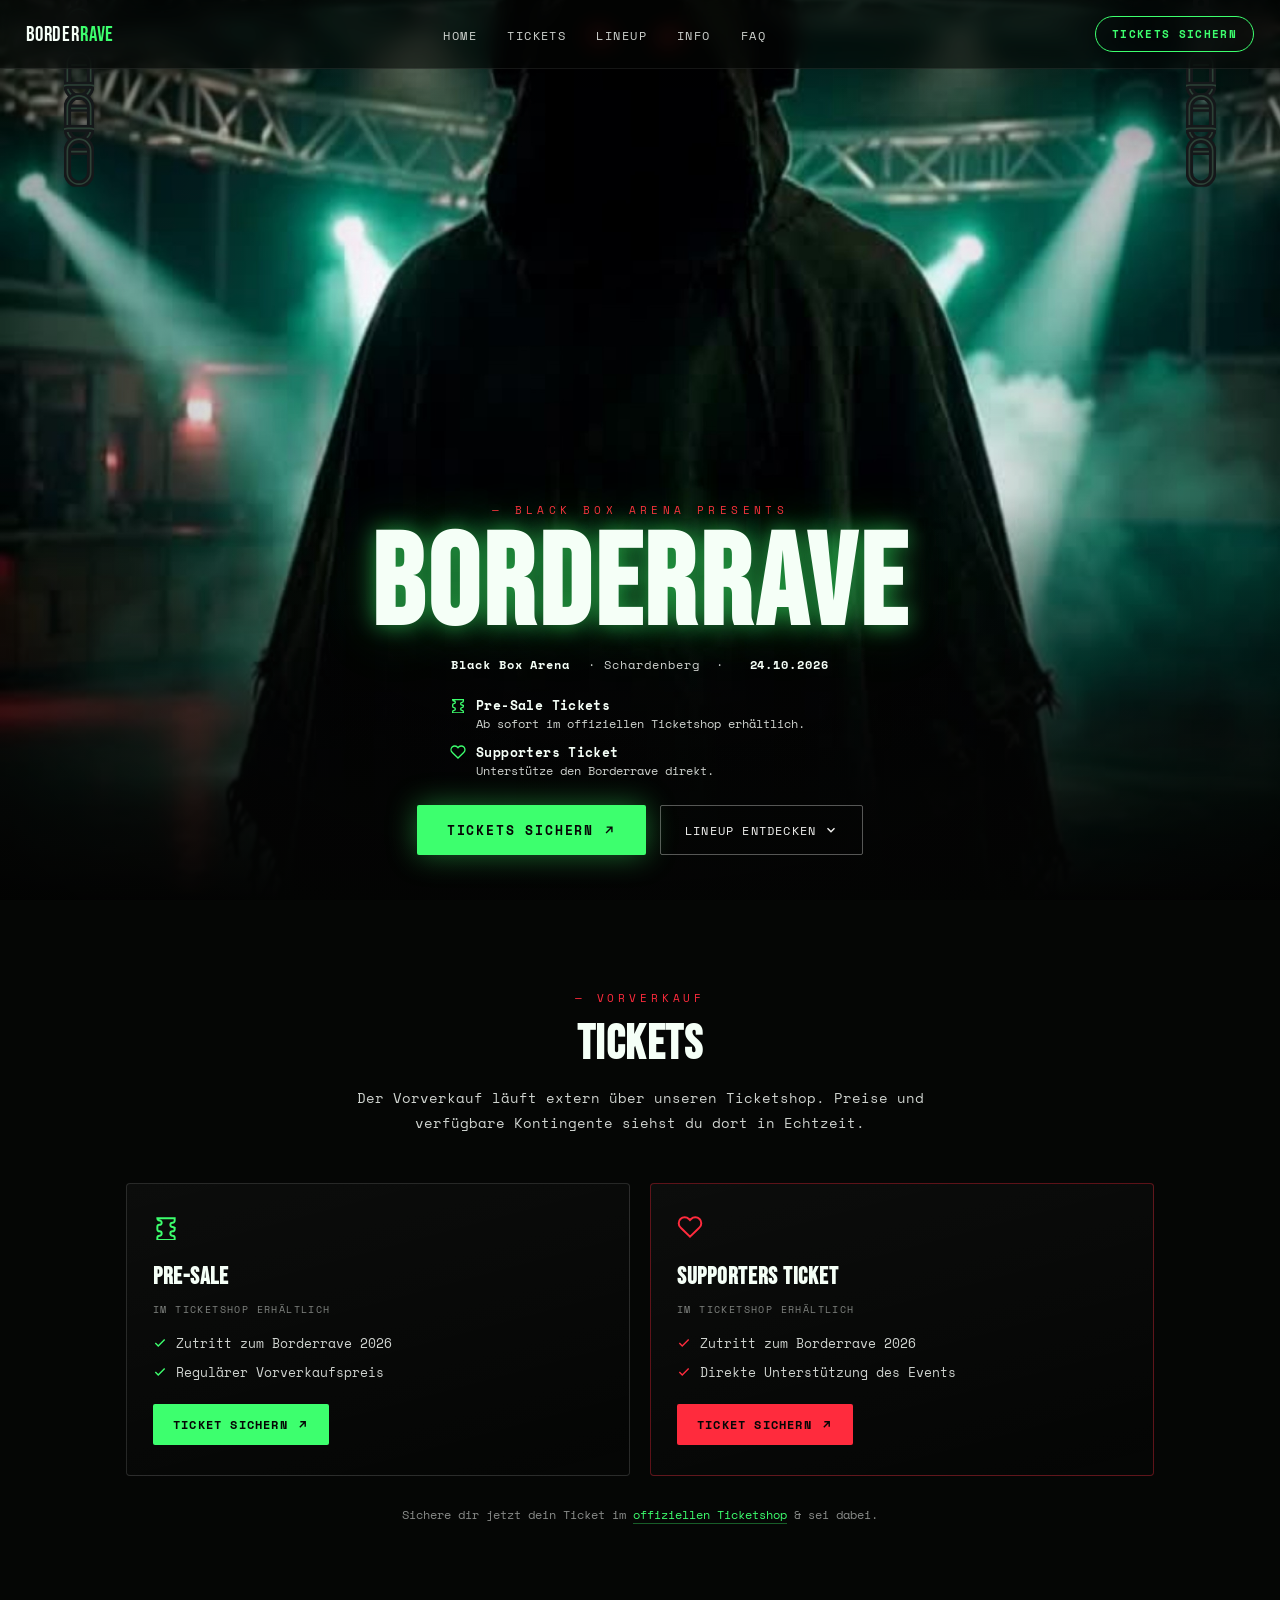
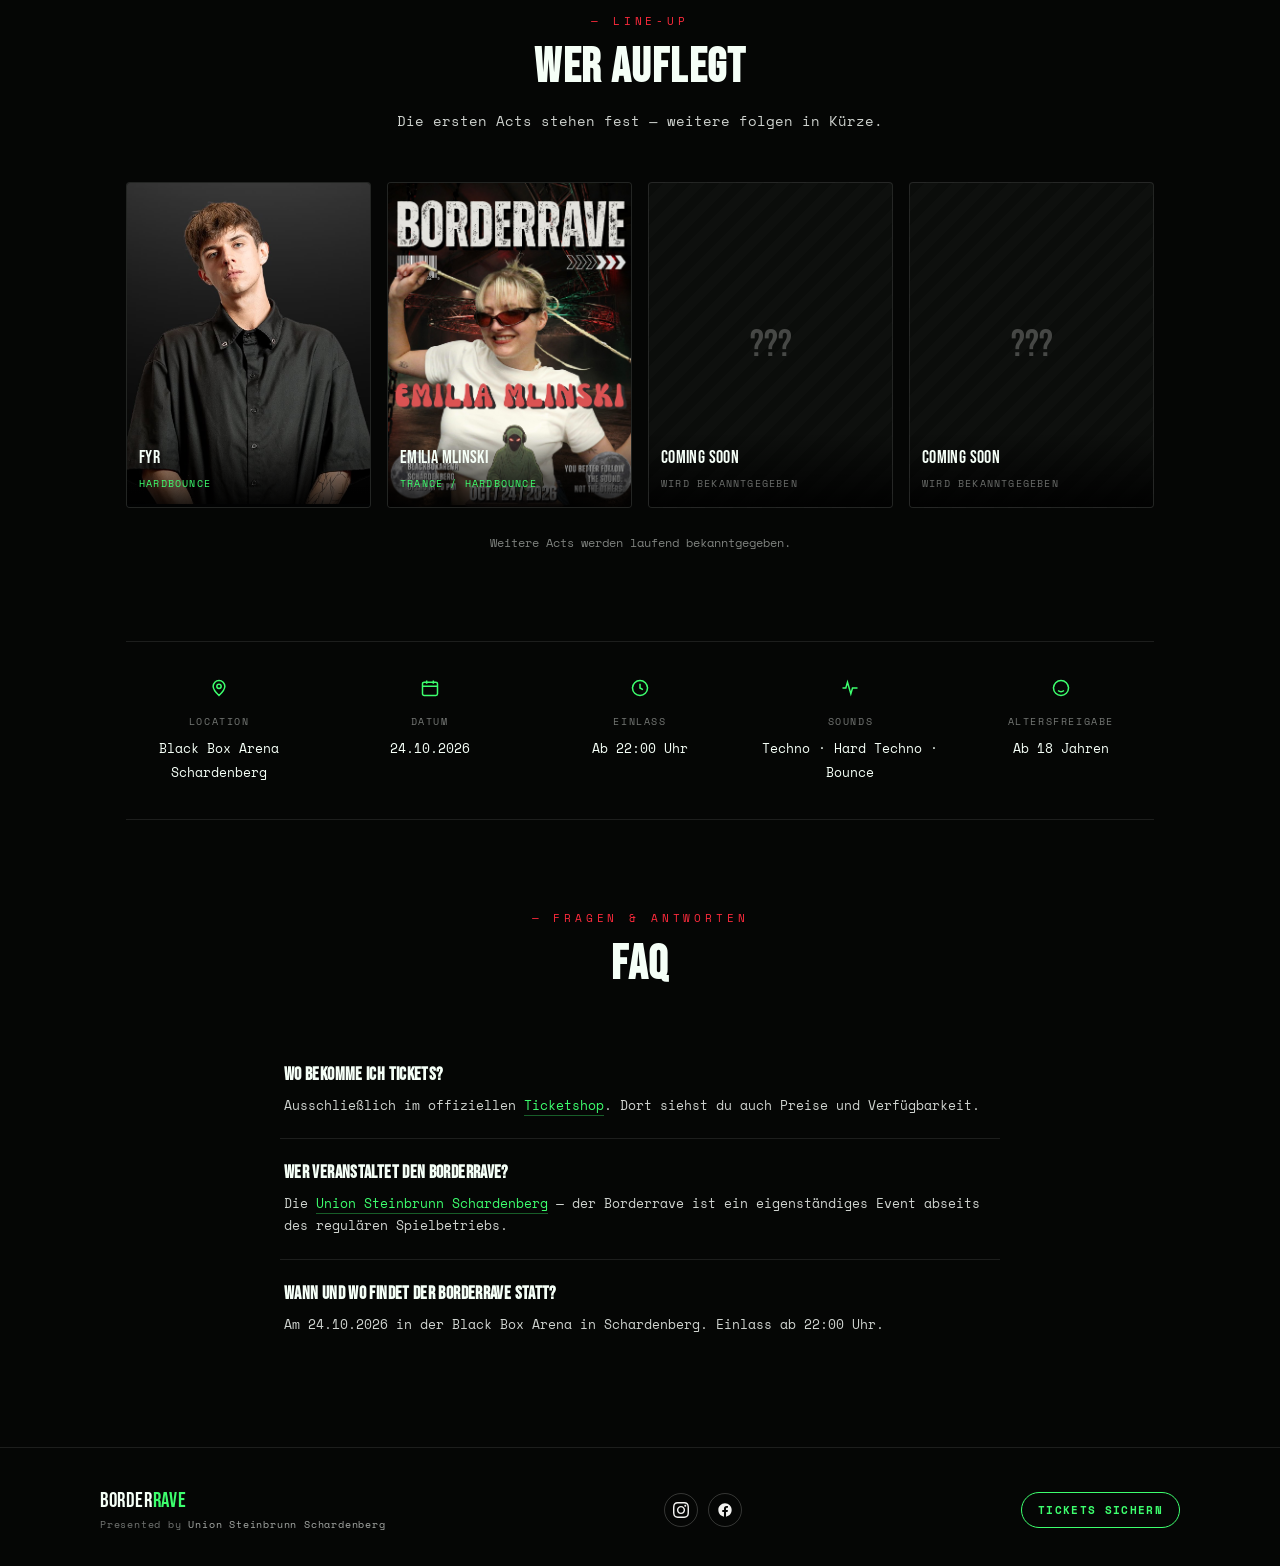
==== commit b8f302ee: "Fix Borderrave hero background crop and add swaying chains Remove the punch-in zoom and the figure-o" ====
--- a/borderrave.html
+++ b/borderrave.html
@@ -44,6 +44,26 @@
     width: 100%;
     height: 100%;
     display: block;
+  }
+
+  @keyframes br-chain-bob {
+    0%, 100% { transform: translateY(0); }
+    50% { transform: translateY(16px); }
+  }
+  .br-chain {
+    position: absolute;
+    top: 0;
+    width: 30px;
+    height: 200px;
+    z-index: 3;
+    pointer-events: none;
+    transform-origin: top center;
+    animation: br-chain-bob 3.6s ease-in-out infinite;
+  }
+  .br-chain-left { left: 5%; }
+  .br-chain-right { right: 5%; animation-duration: 4.1s; animation-delay: 0.5s; }
+  @media (max-width: 780px) {
+    .br-chain { width: 20px; height: 140px; }
   }
 
   .br-vignette {
@@ -539,6 +559,7 @@
       filter: none !important;
       transform: none !important;
     }
+    .br-chain { animation: none !important; }
   }
 </style>
 </head>
@@ -557,26 +578,46 @@
       <mask id="revealMask" maskUnits="userSpaceOnUse" x="0" y="0" width="1080" height="1920">
         <g id="dripColumns"></g>
       </mask>
-      <radialGradient id="figureMaskGrad" cx="50%" cy="55%" r="55%">
-        <stop offset="0%" stop-color="#fff"/>
-        <stop offset="62%" stop-color="#fff"/>
-        <stop offset="100%" stop-color="#000"/>
-      </radialGradient>
-      <mask id="figureMask" maskUnits="userSpaceOnUse" x="0" y="0" width="1080" height="1920">
-        <ellipse cx="545" cy="1150" rx="330" ry="650" fill="url(#figureMaskGrad)"/>
-      </mask>
     </defs>
     <g id="heroGroup" mask="url(#revealMask)">
-      <image href="images/borderrave-hero.jpg" x="0" y="0" width="1080" height="1920" preserveAspectRatio="xMidYMid slice"/>
-      <g mask="url(#figureMask)">
-        <g id="figureZoomInner">
-          <image href="images/borderrave-hero.jpg" x="0" y="0" width="1080" height="1920" preserveAspectRatio="xMidYMid slice"/>
-        </g>
+      <g id="figureZoomInner">
+        <image href="images/borderrave-hero.jpg" x="0" y="0" width="1080" height="1920" preserveAspectRatio="xMidYMid slice"/>
       </g>
     </g>
     <g id="dripBeads"></g>
   </svg>
   <div class="br-vignette"></div>
+
+  <div class="br-chain br-chain-left">
+    <svg viewBox="0 0 36 220" width="100%" height="100%" preserveAspectRatio="xMidYMin meet" aria-hidden="true">
+      <defs>
+        <symbol id="chainLink" viewBox="0 0 36 60" width="36" height="60">
+          <rect x="4" y="3" width="28" height="54" rx="14" fill="none" stroke="#15181a" stroke-width="9"/>
+          <rect x="4" y="3" width="28" height="54" rx="14" fill="none" stroke="rgba(150,255,180,0.18)" stroke-width="2"/>
+        </symbol>
+      </defs>
+      <circle cx="18" cy="4" r="7" fill="none" stroke="#15181a" stroke-width="6"/>
+      <use href="#chainLink" transform="translate(0,8)"/>
+      <use href="#chainLink" transform="translate(0,34) rotate(90,18,30)"/>
+      <use href="#chainLink" transform="translate(0,60)"/>
+      <use href="#chainLink" transform="translate(0,86) rotate(90,18,30)"/>
+      <use href="#chainLink" transform="translate(0,112)"/>
+      <use href="#chainLink" transform="translate(0,138) rotate(90,18,30)"/>
+      <use href="#chainLink" transform="translate(0,164)"/>
+    </svg>
+  </div>
+  <div class="br-chain br-chain-right">
+    <svg viewBox="0 0 36 220" width="100%" height="100%" preserveAspectRatio="xMidYMin meet" aria-hidden="true">
+      <use href="#chainLink" transform="translate(0,8)"/>
+      <use href="#chainLink" transform="translate(0,34) rotate(90,18,30)"/>
+      <use href="#chainLink" transform="translate(0,60)"/>
+      <use href="#chainLink" transform="translate(0,86) rotate(90,18,30)"/>
+      <use href="#chainLink" transform="translate(0,112)"/>
+      <use href="#chainLink" transform="translate(0,138) rotate(90,18,30)"/>
+      <use href="#chainLink" transform="translate(0,164)"/>
+      <circle cx="18" cy="4" r="7" fill="none" stroke="#15181a" stroke-width="6"/>
+    </svg>
+  </div>
 
   <div class="br-content">
     <p class="br-eyebrow">&mdash; Black Box Arena presents</p>
@@ -796,9 +837,6 @@
   const VB_W = 1080, VB_H = 1920;
   const BODY_H = VB_H * 0.82;
   const N = 74;
-  const ZOOM_DURATION = 6200;
-  const ZOOM_FROM = 1.0, ZOOM_TO = 1.24;
-  const ZOOM_ORIGIN_X = 545, ZOOM_ORIGIN_Y = 620;
 
   function easeOutCubic(t) { return 1 - Math.pow(1 - t, 3); }
   const SVGNS = 'http://www.w3.org/2000/svg';
@@ -821,8 +859,6 @@
     rect.setAttribute('width', VB_W); rect.setAttribute('height', VB_H);
     rect.setAttribute('fill', 'white');
     columnsLayer.appendChild(rect);
-    figureZoomInner.setAttribute('transform',
-      `translate(${ZOOM_ORIGIN_X},${ZOOM_ORIGIN_Y}) scale(${ZOOM_TO}) translate(${-ZOOM_ORIGIN_X},${-ZOOM_ORIGIN_Y})`);
   } else {
     const baseW = VB_W / N;
     const columns = [];
@@ -922,12 +958,7 @@
         }
       }
 
-      const zt = Math.min(t / ZOOM_DURATION, 1);
-      const s = ZOOM_FROM + (ZOOM_TO - ZOOM_FROM) * easeOutCubic(zt);
-      figureZoomInner.setAttribute('transform',
-        `translate(${ZOOM_ORIGIN_X},${ZOOM_ORIGIN_Y}) scale(${s.toFixed(4)}) translate(${-ZOOM_ORIGIN_X},${-ZOOM_ORIGIN_Y})`);
-
-      if (!allSettled || zt < 1) {
+      if (!allSettled) {
         requestAnimationFrame(tick);
       }
     }
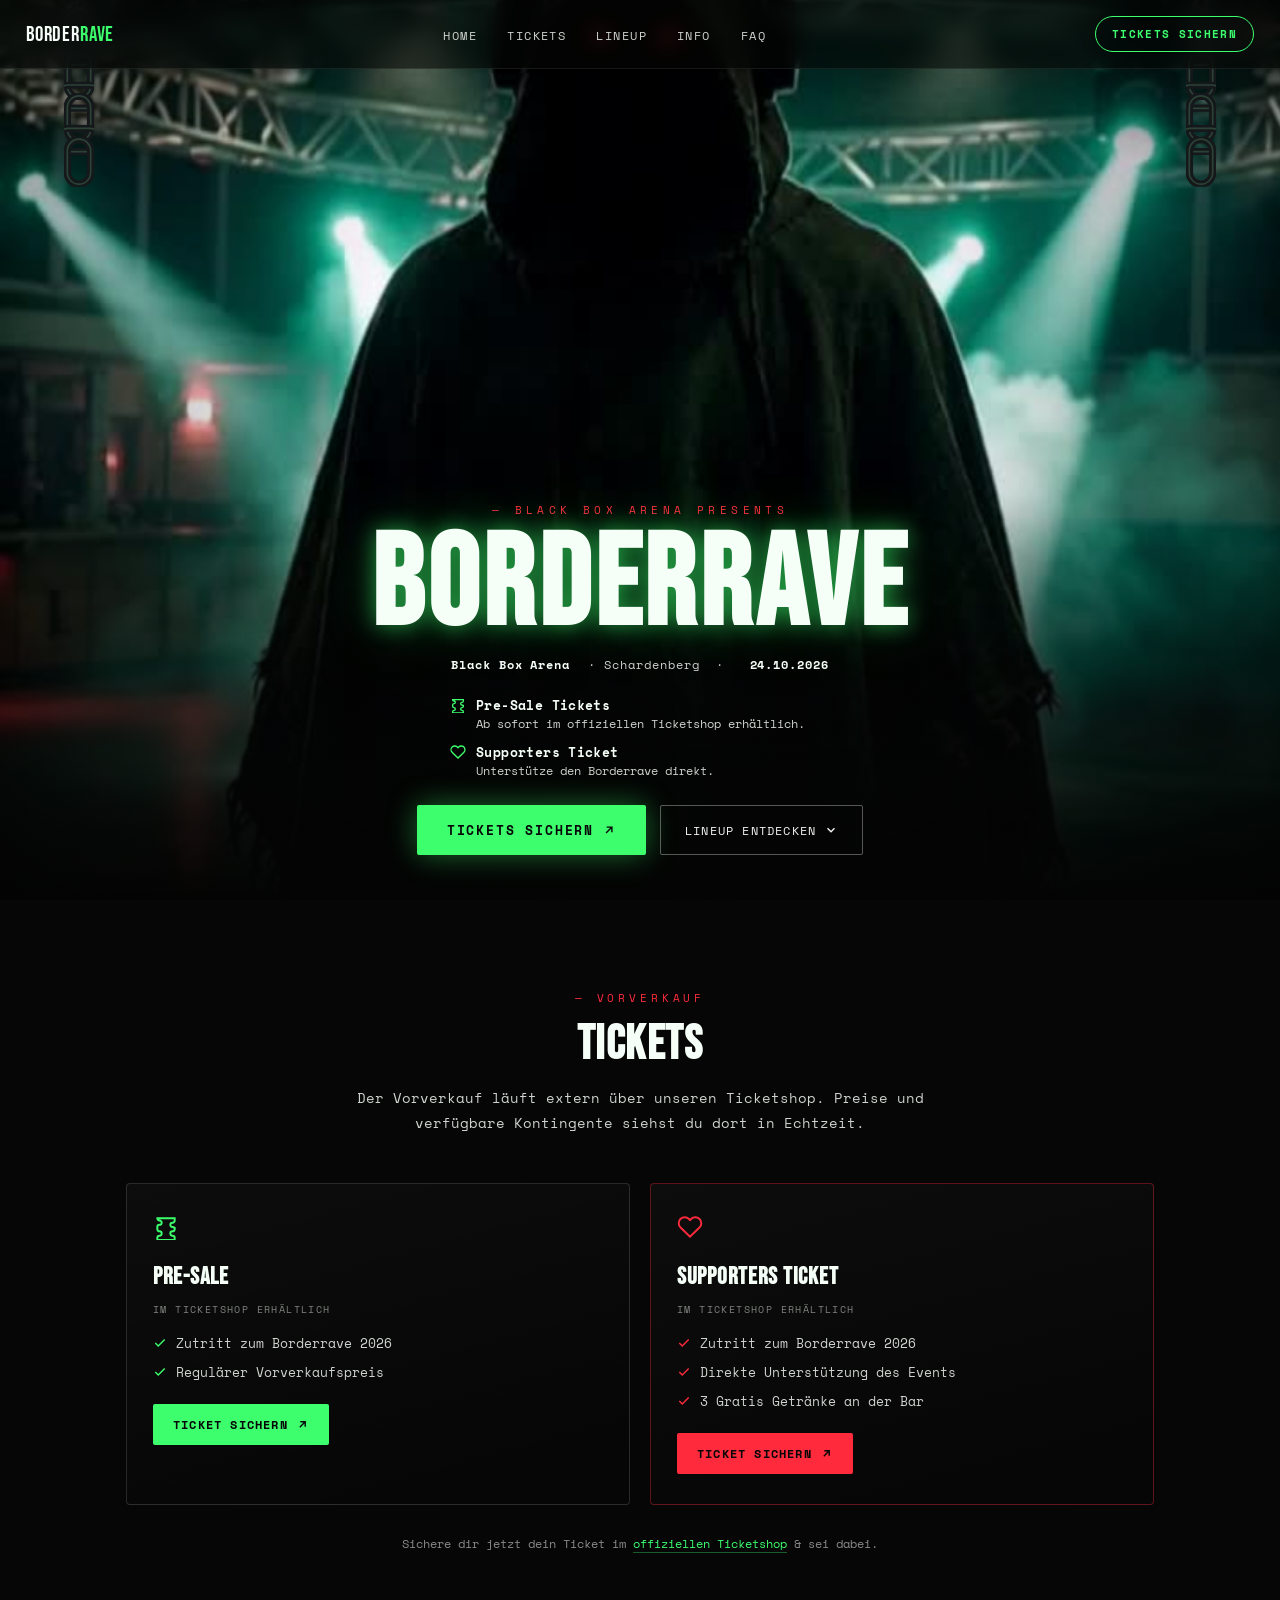
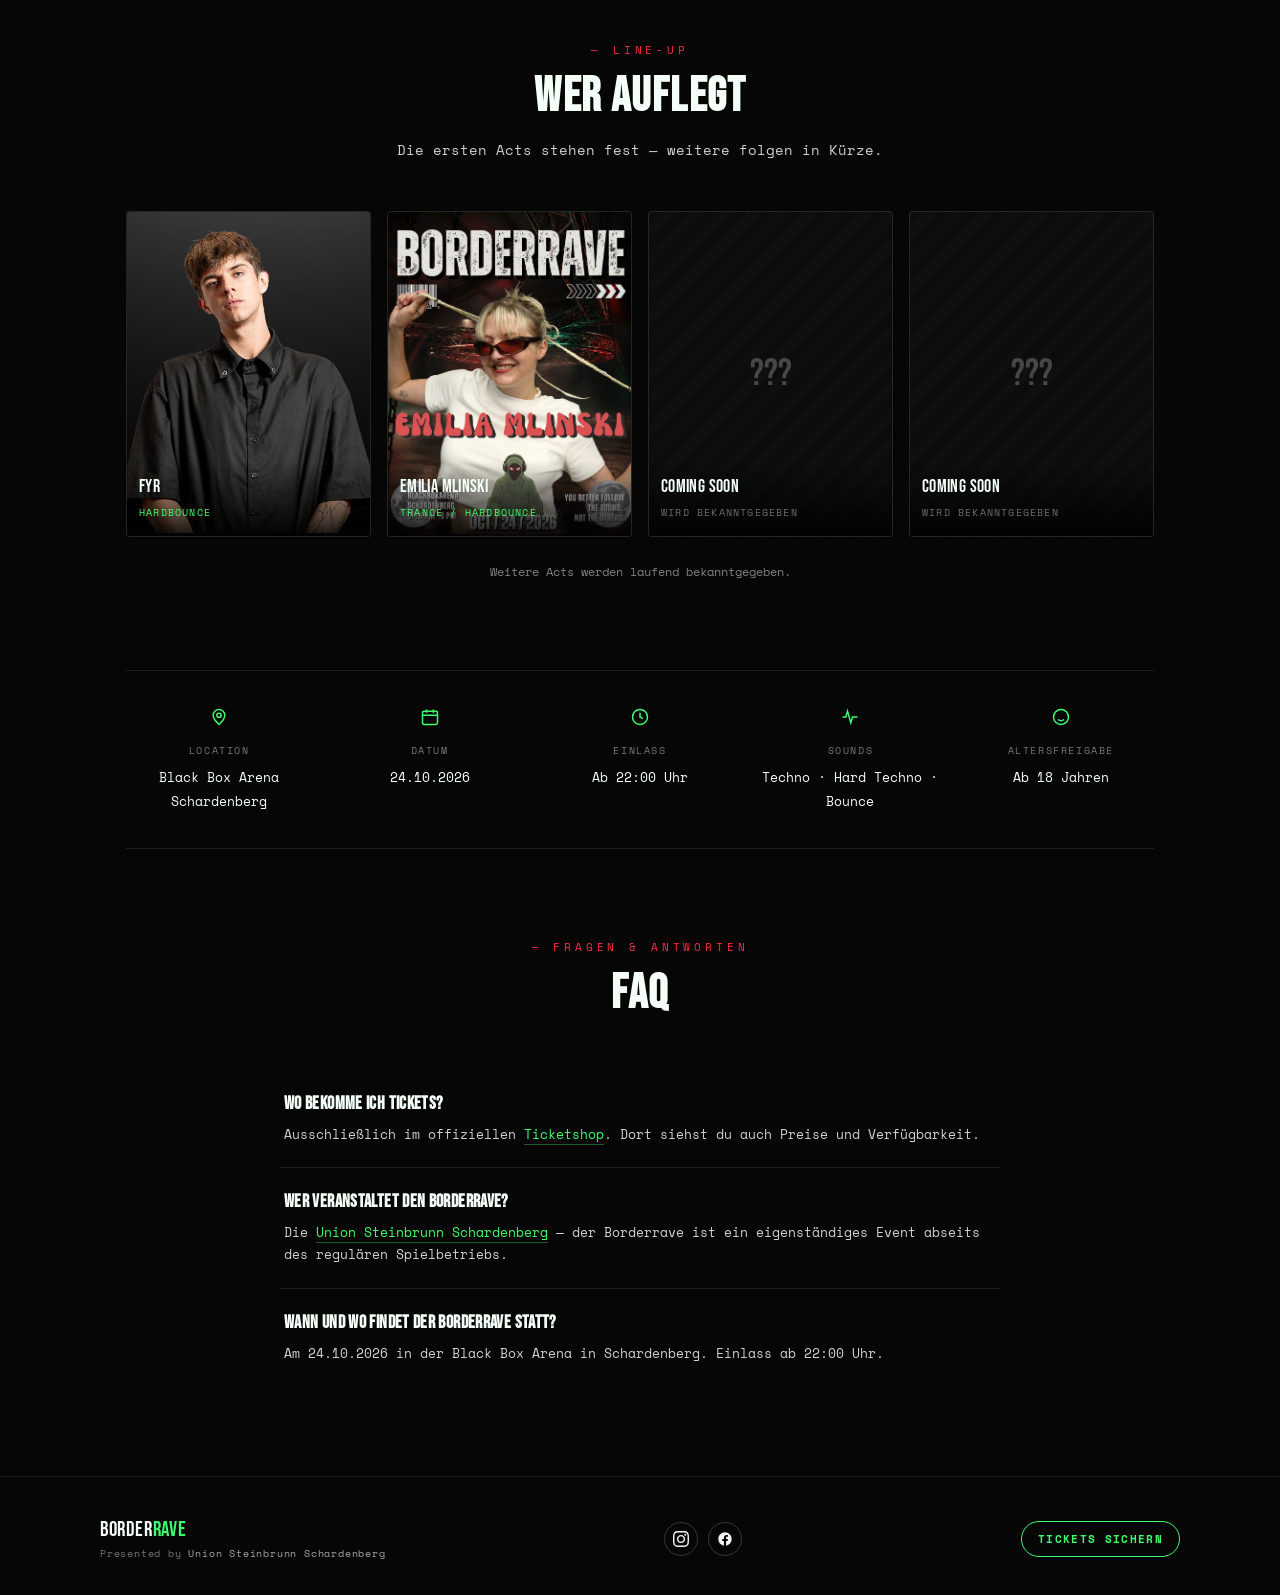
==== commit d9c3716c: "Add 3 free drinks to Supporters Ticket, swap hero background to READY.png" ====
--- a/borderrave.html
+++ b/borderrave.html
@@ -581,7 +581,7 @@
     </defs>
     <g id="heroGroup" mask="url(#revealMask)">
       <g id="figureZoomInner">
-        <image href="images/borderrave-hero.jpg" x="0" y="0" width="1080" height="1920" preserveAspectRatio="xMidYMid slice"/>
+        <image href="images/READY.png" x="0" y="0" width="1080" height="1920" preserveAspectRatio="xMidYMid slice"/>
       </g>
     </g>
     <g id="dripBeads"></g>
@@ -695,6 +695,7 @@
       <ul>
         <li><svg width="14" height="14" viewBox="0 0 24 24" fill="none" stroke="currentColor" stroke-width="2.4"><path d="M20 6L9 17l-5-5"/></svg>Zutritt zum Borderrave 2026</li>
         <li><svg width="14" height="14" viewBox="0 0 24 24" fill="none" stroke="currentColor" stroke-width="2.4"><path d="M20 6L9 17l-5-5"/></svg>Direkte Unterstützung des Events</li>
+        <li><svg width="14" height="14" viewBox="0 0 24 24" fill="none" stroke="currentColor" stroke-width="2.4"><path d="M20 6L9 17l-5-5"/></svg>3 Gratis Getränke an der Bar</li>
       </ul>
       <a href="https://uschtickets.stgdts.com" target="_blank" rel="noopener noreferrer" class="br-ticket-link">
         Ticket sichern
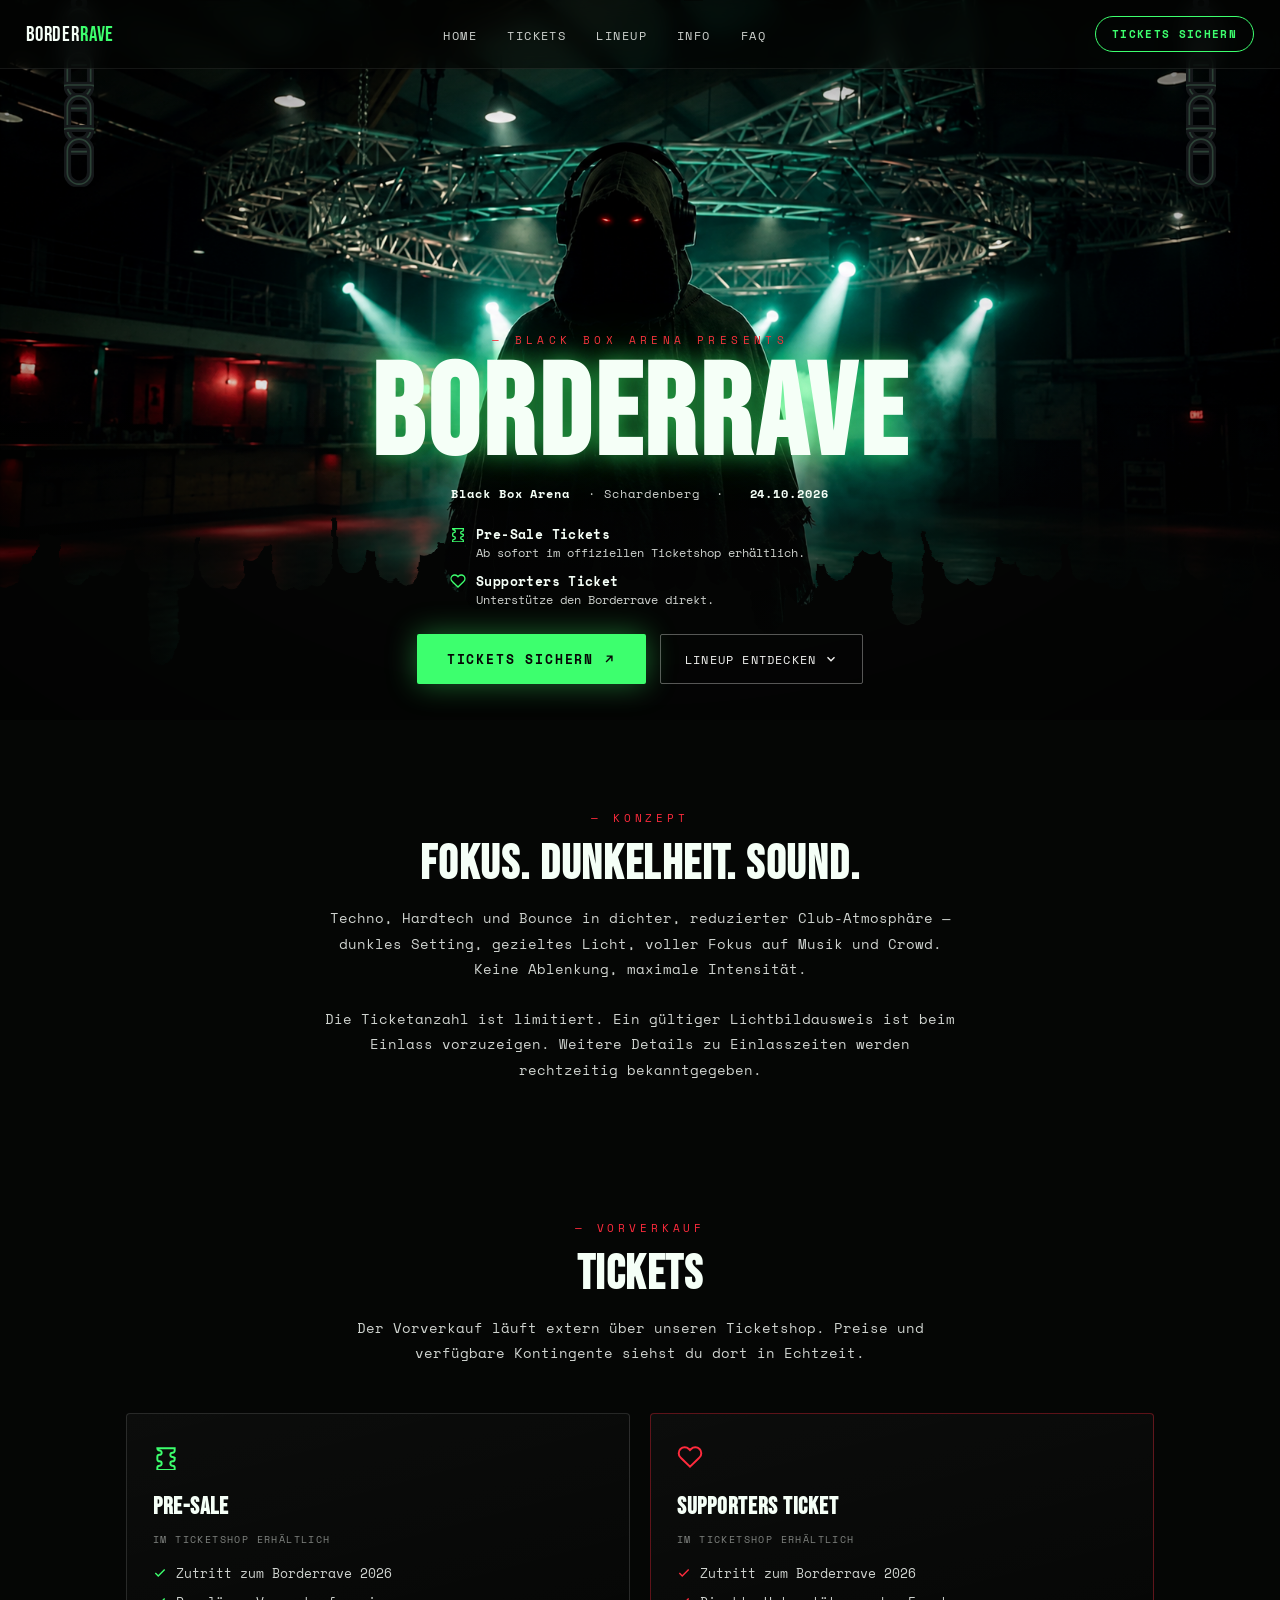
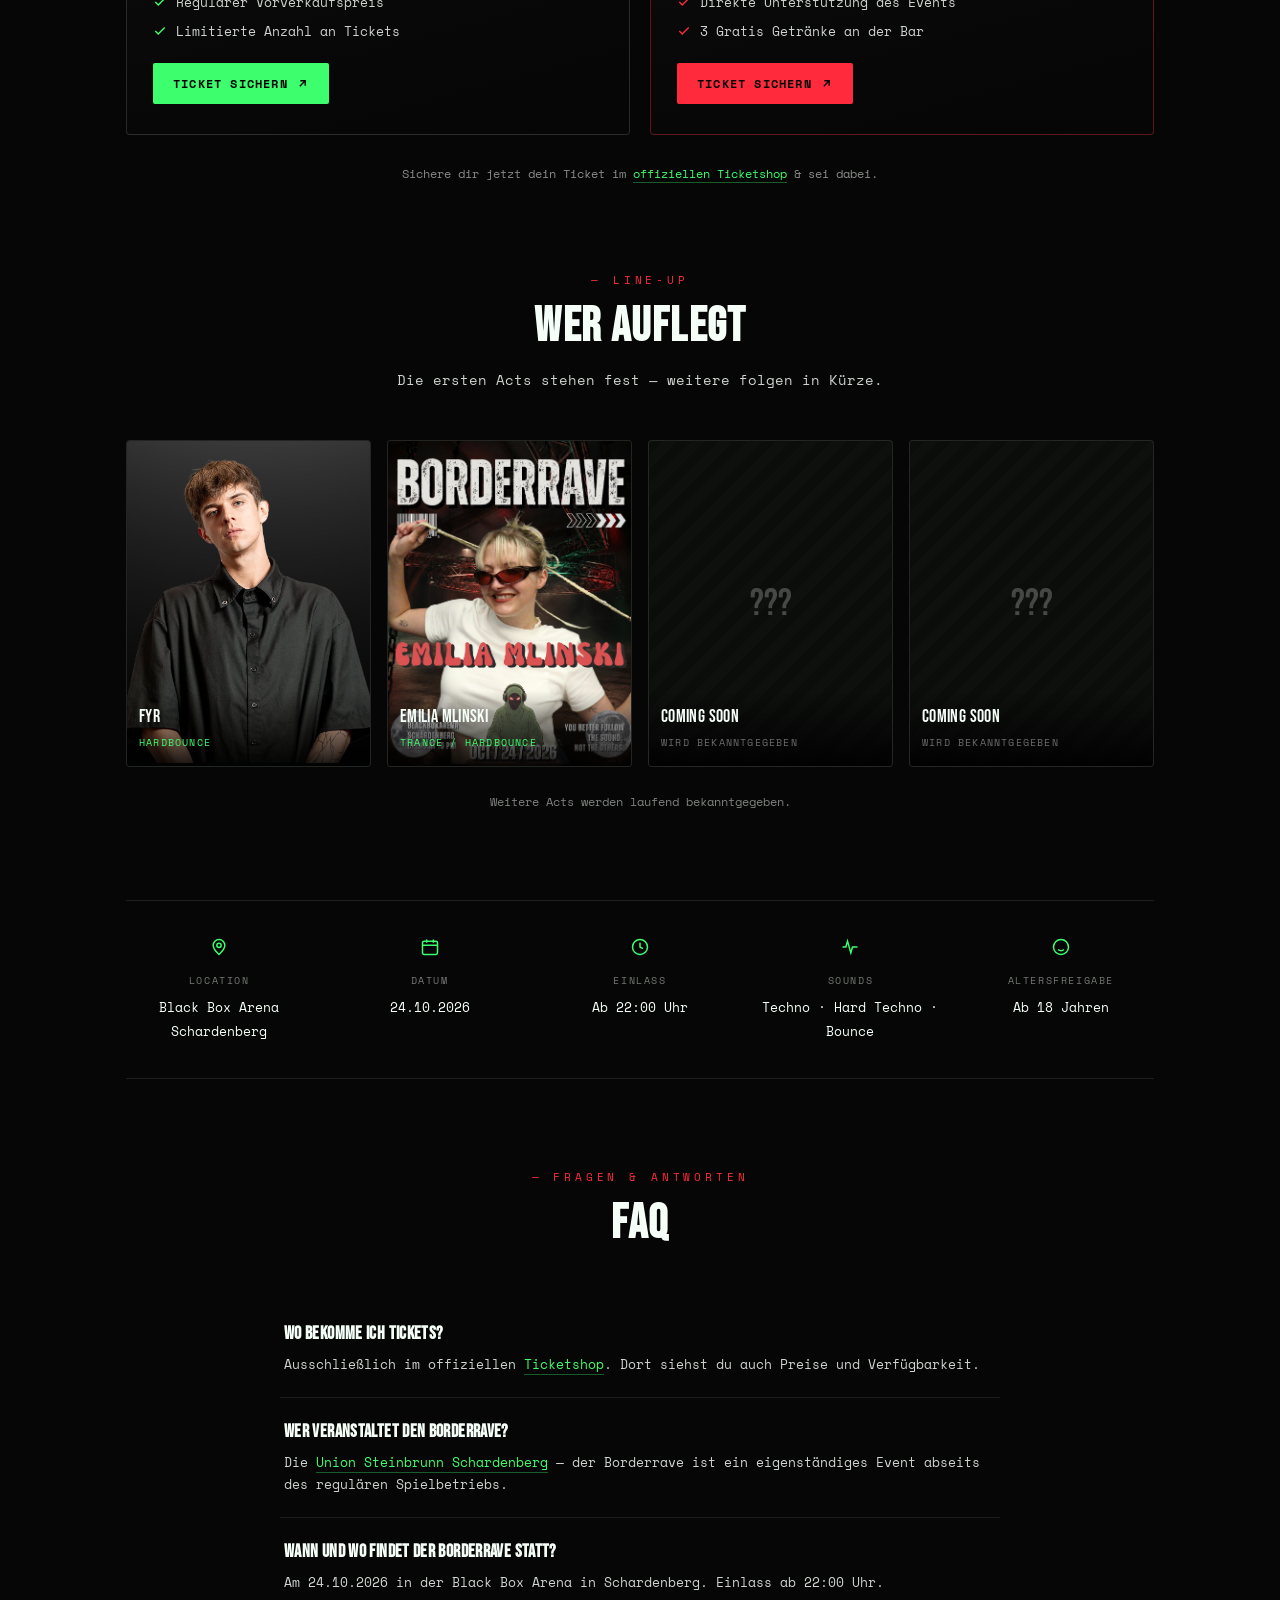
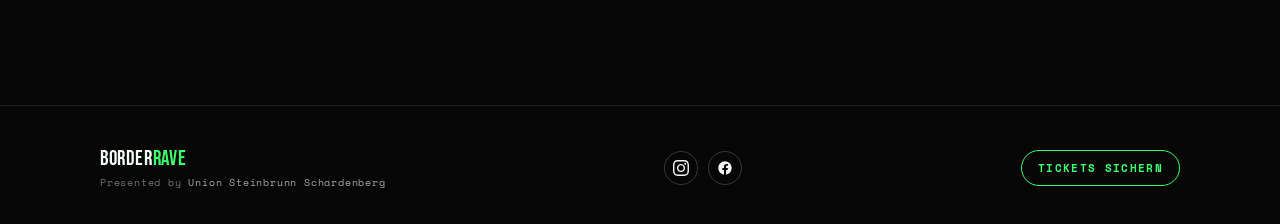
==== commit aa5f9fc9: "Switch hero to landscape image, add concept section, lock scroll during intro Use the new landscape " ====
--- a/borderrave.html
+++ b/borderrave.html
@@ -28,11 +28,15 @@
   @media (prefers-reduced-motion: reduce) {
     html { scroll-behavior: auto; }
   }
+  body.br-loading {
+    overflow: hidden;
+    height: 100%;
+  }
 
   .br-stage {
     position: relative;
     width: 100%;
-    height: 100vh;
+    aspect-ratio: 1672 / 941;
     min-height: 560px;
     background: var(--ink);
     overflow: hidden;
@@ -171,7 +175,7 @@
     position: absolute;
     left: 0;
     right: 0;
-    bottom: 5vh;
+    bottom: 5%;
     z-index: 4;
     text-align: center;
     padding: 0 20px;
@@ -563,10 +567,10 @@
   }
 </style>
 </head>
-<body>
+<body class="br-loading">
 
 <section class="br-stage" id="brStage">
-  <svg viewBox="0 0 1080 1920" preserveAspectRatio="xMidYMid slice">
+  <svg viewBox="0 0 1672 941" preserveAspectRatio="xMidYMid meet">
     <defs>
       <filter id="liquidEdge" x="-40%" y="-40%" width="180%" height="180%">
         <feTurbulence id="liquidNoise" type="fractalNoise" baseFrequency="0.014 0.085" numOctaves="2" seed="7" result="noise">
@@ -575,13 +579,13 @@
         </feTurbulence>
         <feDisplacementMap in="SourceGraphic" in2="noise" scale="9" xChannelSelector="R" yChannelSelector="G"/>
       </filter>
-      <mask id="revealMask" maskUnits="userSpaceOnUse" x="0" y="0" width="1080" height="1920">
+      <mask id="revealMask" maskUnits="userSpaceOnUse" x="0" y="0" width="1672" height="941">
         <g id="dripColumns"></g>
       </mask>
     </defs>
     <g id="heroGroup" mask="url(#revealMask)">
       <g id="figureZoomInner">
-        <image href="images/READY.png" x="0" y="0" width="1080" height="1920" preserveAspectRatio="xMidYMid slice"/>
+        <image href="images/Ready quer.png" x="0" y="0" width="1672" height="941" preserveAspectRatio="xMidYMid slice"/>
       </g>
     </g>
     <g id="dripBeads"></g>
@@ -664,6 +668,14 @@
   <button class="br-nav-toggle" id="brNavToggle" aria-label="Menü öffnen" aria-expanded="false">&#9776;</button>
 </nav>
 
+<section class="br-section" id="konzept">
+  <div class="br-section-head">
+    <span class="br-eyebrow-sm">&mdash; Konzept</span>
+    <h2>Fokus. Dunkelheit. Sound.</h2>
+    <p>Techno, Hardtech und Bounce in dichter, reduzierter Club-Atmosphäre &mdash; dunkles Setting, gezieltes Licht, voller Fokus auf Musik und Crowd. Keine Ablenkung, maximale Intensität.<br><br>Die Ticketanzahl ist limitiert. Ein gültiger Lichtbildausweis ist beim Einlass vorzuzeigen. Weitere Details zu Einlasszeiten werden rechtzeitig bekanntgegeben.</p>
+  </div>
+</section>
+
 <section class="br-section" id="tickets">
   <div class="br-section-head">
     <span class="br-eyebrow-sm">&mdash; Vorverkauf</span>
@@ -680,6 +692,7 @@
       <ul>
         <li><svg width="14" height="14" viewBox="0 0 24 24" fill="none" stroke="currentColor" stroke-width="2.4"><path d="M20 6L9 17l-5-5"/></svg>Zutritt zum Borderrave 2026</li>
         <li><svg width="14" height="14" viewBox="0 0 24 24" fill="none" stroke="currentColor" stroke-width="2.4"><path d="M20 6L9 17l-5-5"/></svg>Regulärer Vorverkaufspreis</li>
+        <li><svg width="14" height="14" viewBox="0 0 24 24" fill="none" stroke="currentColor" stroke-width="2.4"><path d="M20 6L9 17l-5-5"/></svg>Limitierte Anzahl an Tickets</li>
       </ul>
       <a href="https://uschtickets.stgdts.com" target="_blank" rel="noopener noreferrer" class="br-ticket-link">
         Ticket sichern
@@ -835,7 +848,16 @@
   const beadsLayer = document.getElementById('dripBeads');
   const figureZoomInner = document.getElementById('figureZoomInner');
 
-  const VB_W = 1080, VB_H = 1920;
+  function unlockScroll() {
+    document.body.classList.remove('br-loading');
+  }
+  if (reduceMotion) {
+    unlockScroll();
+  } else {
+    document.querySelector('.br-title').addEventListener('animationend', unlockScroll, { once: true });
+  }
+
+  const VB_W = 1672, VB_H = 941;
   const BODY_H = VB_H * 0.82;
   const N = 74;
 
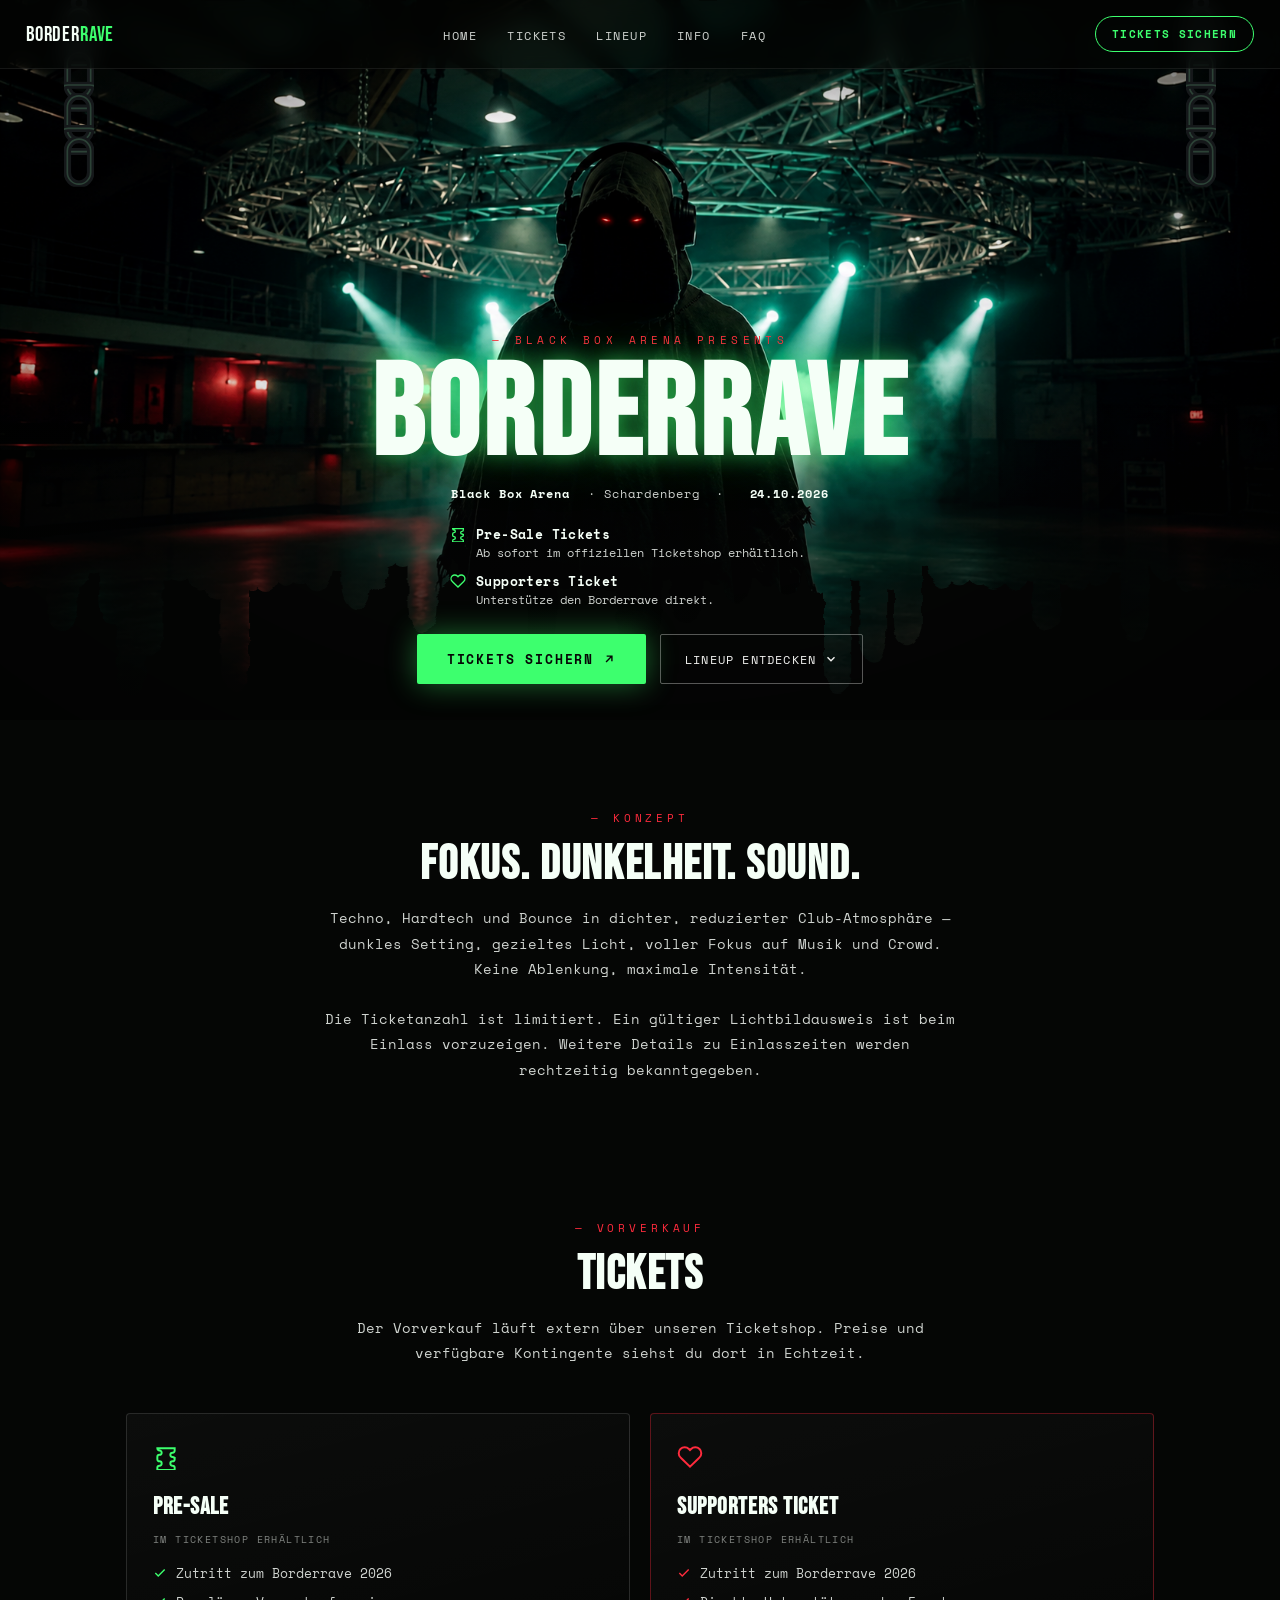
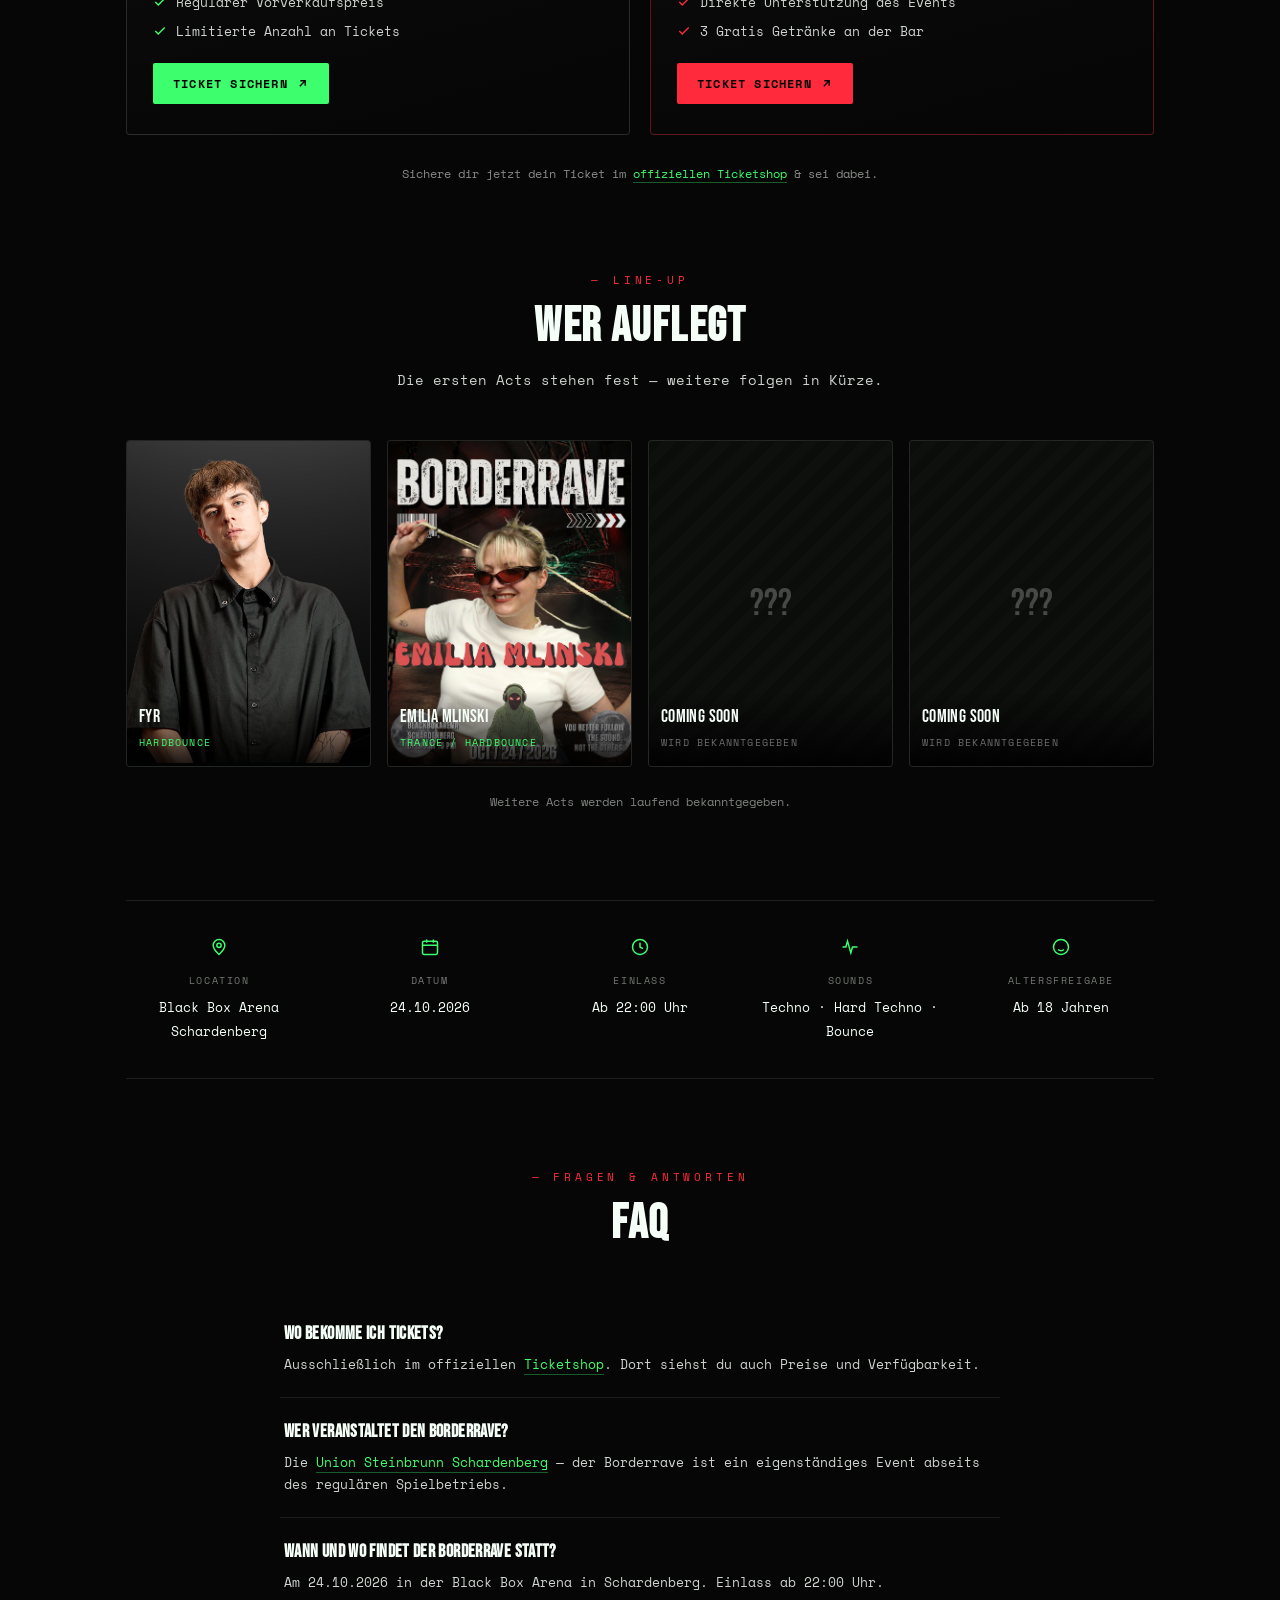
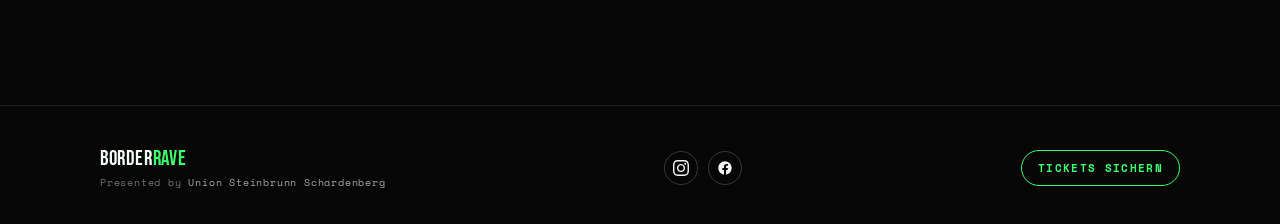
==== commit 652e6676: "Point Borderrave footer Instagram link to @borderrave" ====
--- a/borderrave.html
+++ b/borderrave.html
@@ -816,7 +816,7 @@
       <span class="br-footer-sub">Presented by <a href="index.html">Union Steinbrunn Schardenberg</a></span>
     </div>
     <div class="br-footer-social">
-      <a href="https://www.instagram.com/unionschardenberg/" target="_blank" rel="noopener noreferrer" aria-label="Instagram">
+      <a href="https://www.instagram.com/borderrave/" target="_blank" rel="noopener noreferrer" aria-label="Instagram">
         <svg viewBox="0 0 24 24" width="16" height="16" fill="currentColor"><path d="M12 2.163c3.204 0 3.584.012 4.85.07 3.252.148 4.771 1.691 4.919 4.919.058 1.265.069 1.645.069 4.849 0 3.205-.012 3.584-.069 4.849-.149 3.225-1.664 4.771-4.919 4.919-1.266.058-1.644.07-4.85.07-3.204 0-3.584-.012-4.849-.07-3.26-.149-4.771-1.699-4.919-4.92-.058-1.265-.07-1.644-.07-4.849 0-3.204.013-3.583.07-4.849.149-3.227 1.664-4.771 4.919-4.919 1.266-.057 1.645-.069 4.849-.069zm0-2.163c-3.259 0-3.667.014-4.947.072-4.358.2-6.78 2.618-6.98 6.98-.059 1.281-.073 1.689-.073 4.948 0 3.259.014 3.668.072 4.948.2 4.358 2.618 6.78 6.98 6.98 1.281.058 1.689.072 4.948.072 3.259 0 3.668-.014 4.948-.072 4.354-.2 6.782-2.618 6.979-6.98.059-1.28.073-1.689.073-4.948 0-3.259-.014-3.667-.072-4.947-.196-4.354-2.617-6.78-6.979-6.98-1.281-.059-1.69-.073-4.949-.073zm0 5.838c-3.403 0-6.162 2.759-6.162 6.162s2.759 6.163 6.162 6.163 6.162-2.759 6.162-6.163c0-3.403-2.759-6.162-6.162-6.162zm0 10.162c-2.209 0-4-1.79-4-4 0-2.209 1.791-4 4-4s4 1.791 4 4c0 2.21-1.791 4-4 4zm6.406-11.845c-.796 0-1.441.645-1.441 1.44s.645 1.44 1.441 1.44c.795 0 1.439-.645 1.439-1.44s-.644-1.44-1.439-1.44z"/></svg>
       </a>
       <a href="https://www.facebook.com/unionschardenberg/" target="_blank" rel="noopener noreferrer" aria-label="Facebook">
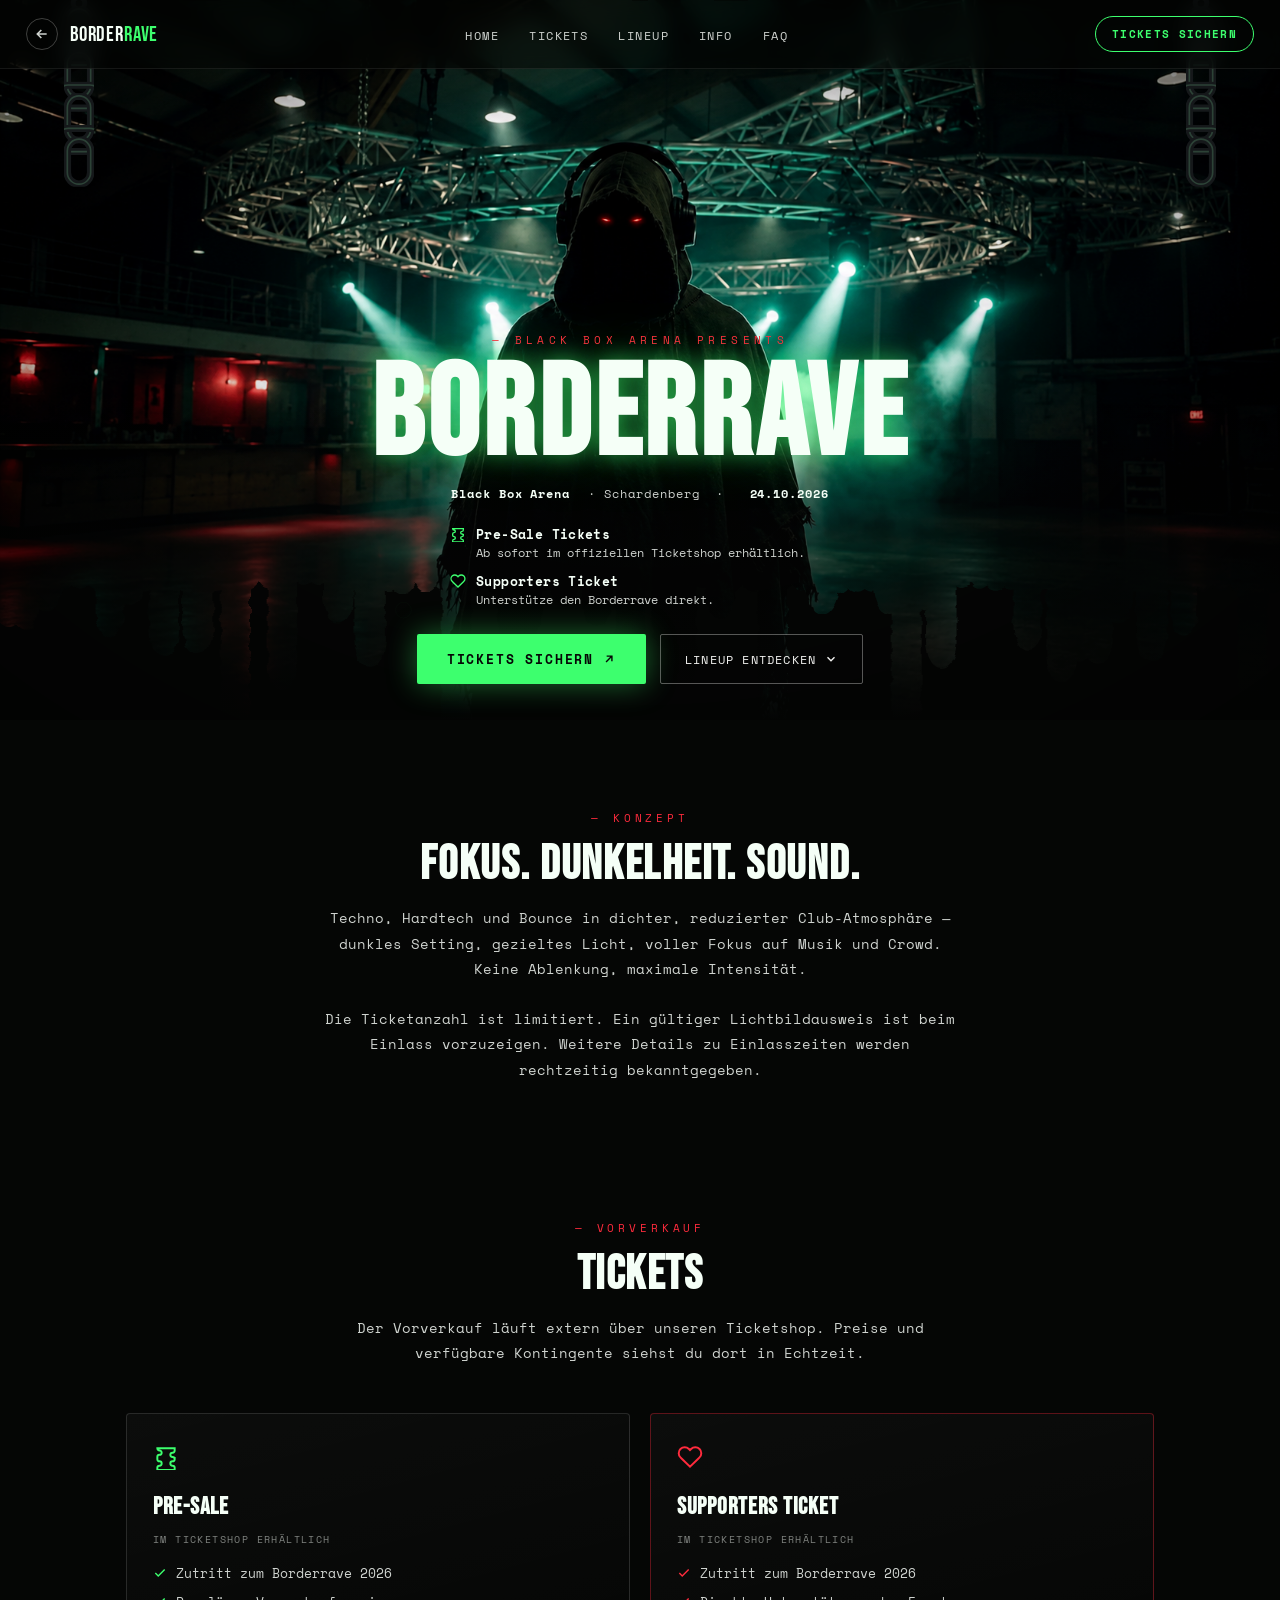
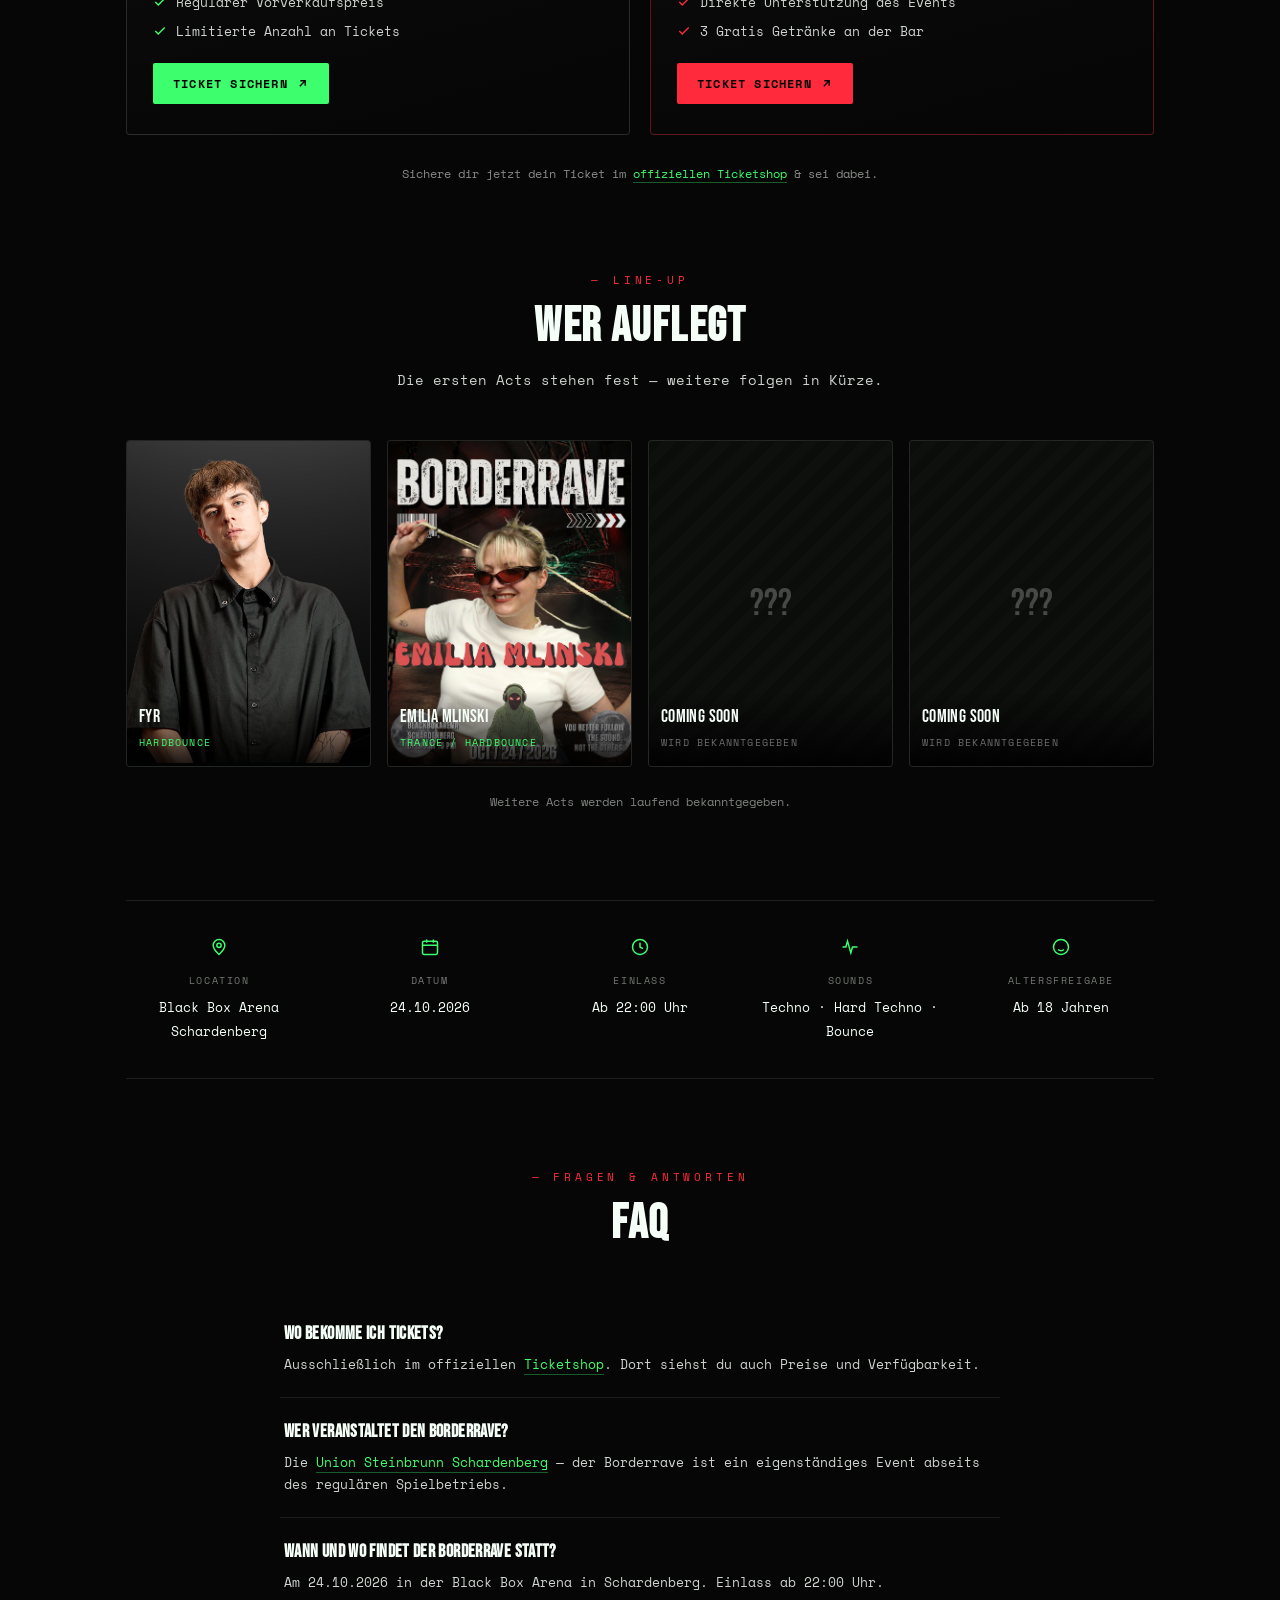
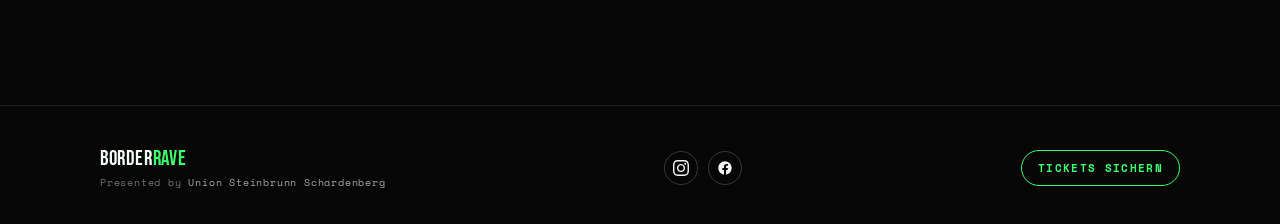
==== commit df312b19: "Add back link to Union Schardenberg homepage in Borderrave nav" ====
--- a/borderrave.html
+++ b/borderrave.html
@@ -97,6 +97,24 @@
     animation: br-fade-in 0.8s ease forwards;
     animation-delay: 6.1s;
   }
+  .br-nav-left {
+    display: flex;
+    align-items: center;
+    gap: 12px;
+  }
+  .br-nav-back {
+    display: inline-flex;
+    align-items: center;
+    justify-content: center;
+    width: 32px;
+    height: 32px;
+    flex: none;
+    border: 1px solid rgba(242,242,240,0.25);
+    border-radius: 999px;
+    color: #cfd3cf;
+    transition: border-color 0.2s ease, color 0.2s ease;
+  }
+  .br-nav-back:hover { border-color: var(--acid); color: var(--acid); }
   .br-nav-brand {
     font-family: 'Bebas Neue', sans-serif;
     font-size: 1.3rem;
@@ -656,7 +674,12 @@
 </section>
 
 <nav class="br-nav" id="brNav">
-  <a href="#brStage" class="br-nav-brand">BORDER<span>RAVE</span></a>
+  <div class="br-nav-left">
+    <a href="index.html" class="br-nav-back" aria-label="Zur Union Schardenberg Startseite" title="Zur Union Schardenberg Startseite">
+      <svg width="16" height="16" viewBox="0 0 24 24" fill="none" stroke="currentColor" stroke-width="2.4"><path d="M19 12H5M11 18l-6-6 6-6"/></svg>
+    </a>
+    <a href="#brStage" class="br-nav-brand">BORDER<span>RAVE</span></a>
+  </div>
   <ul class="br-nav-links">
     <li><a href="#brStage">Home</a></li>
     <li><a href="#tickets">Tickets</a></li>
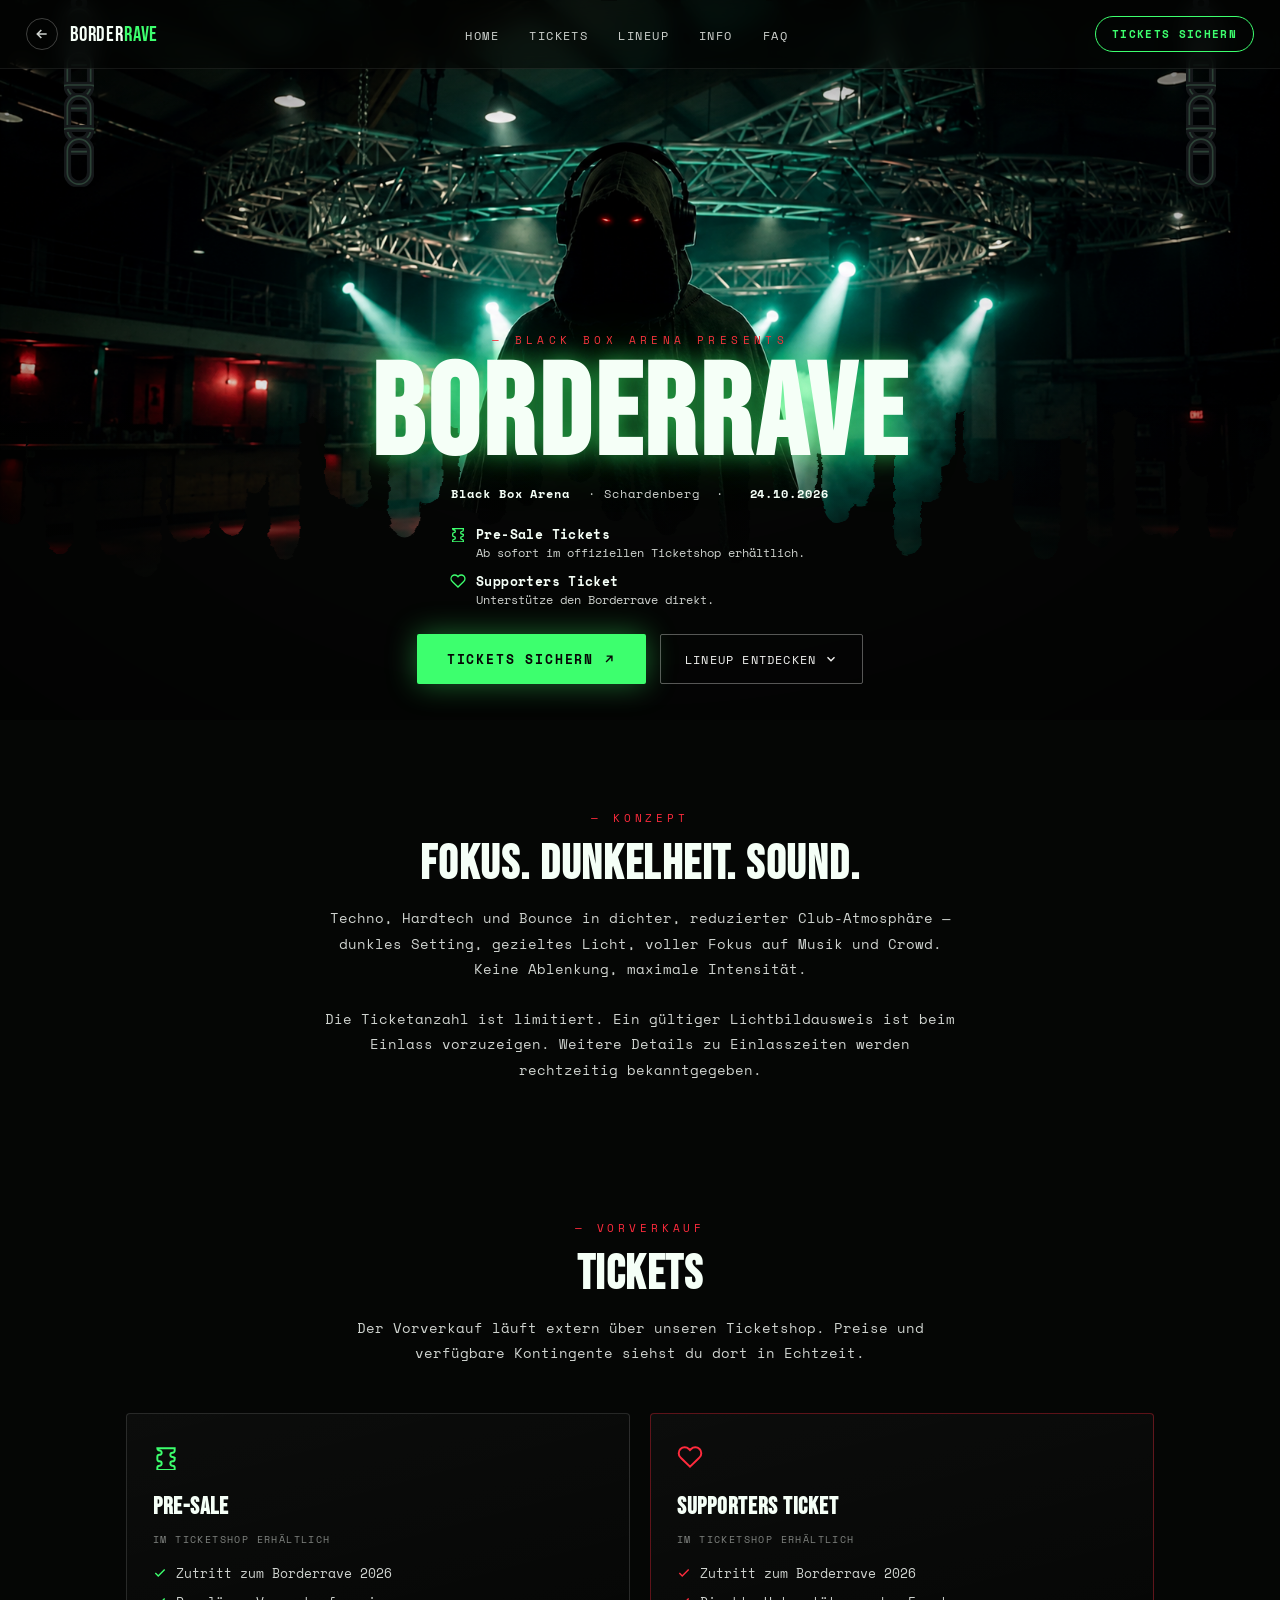
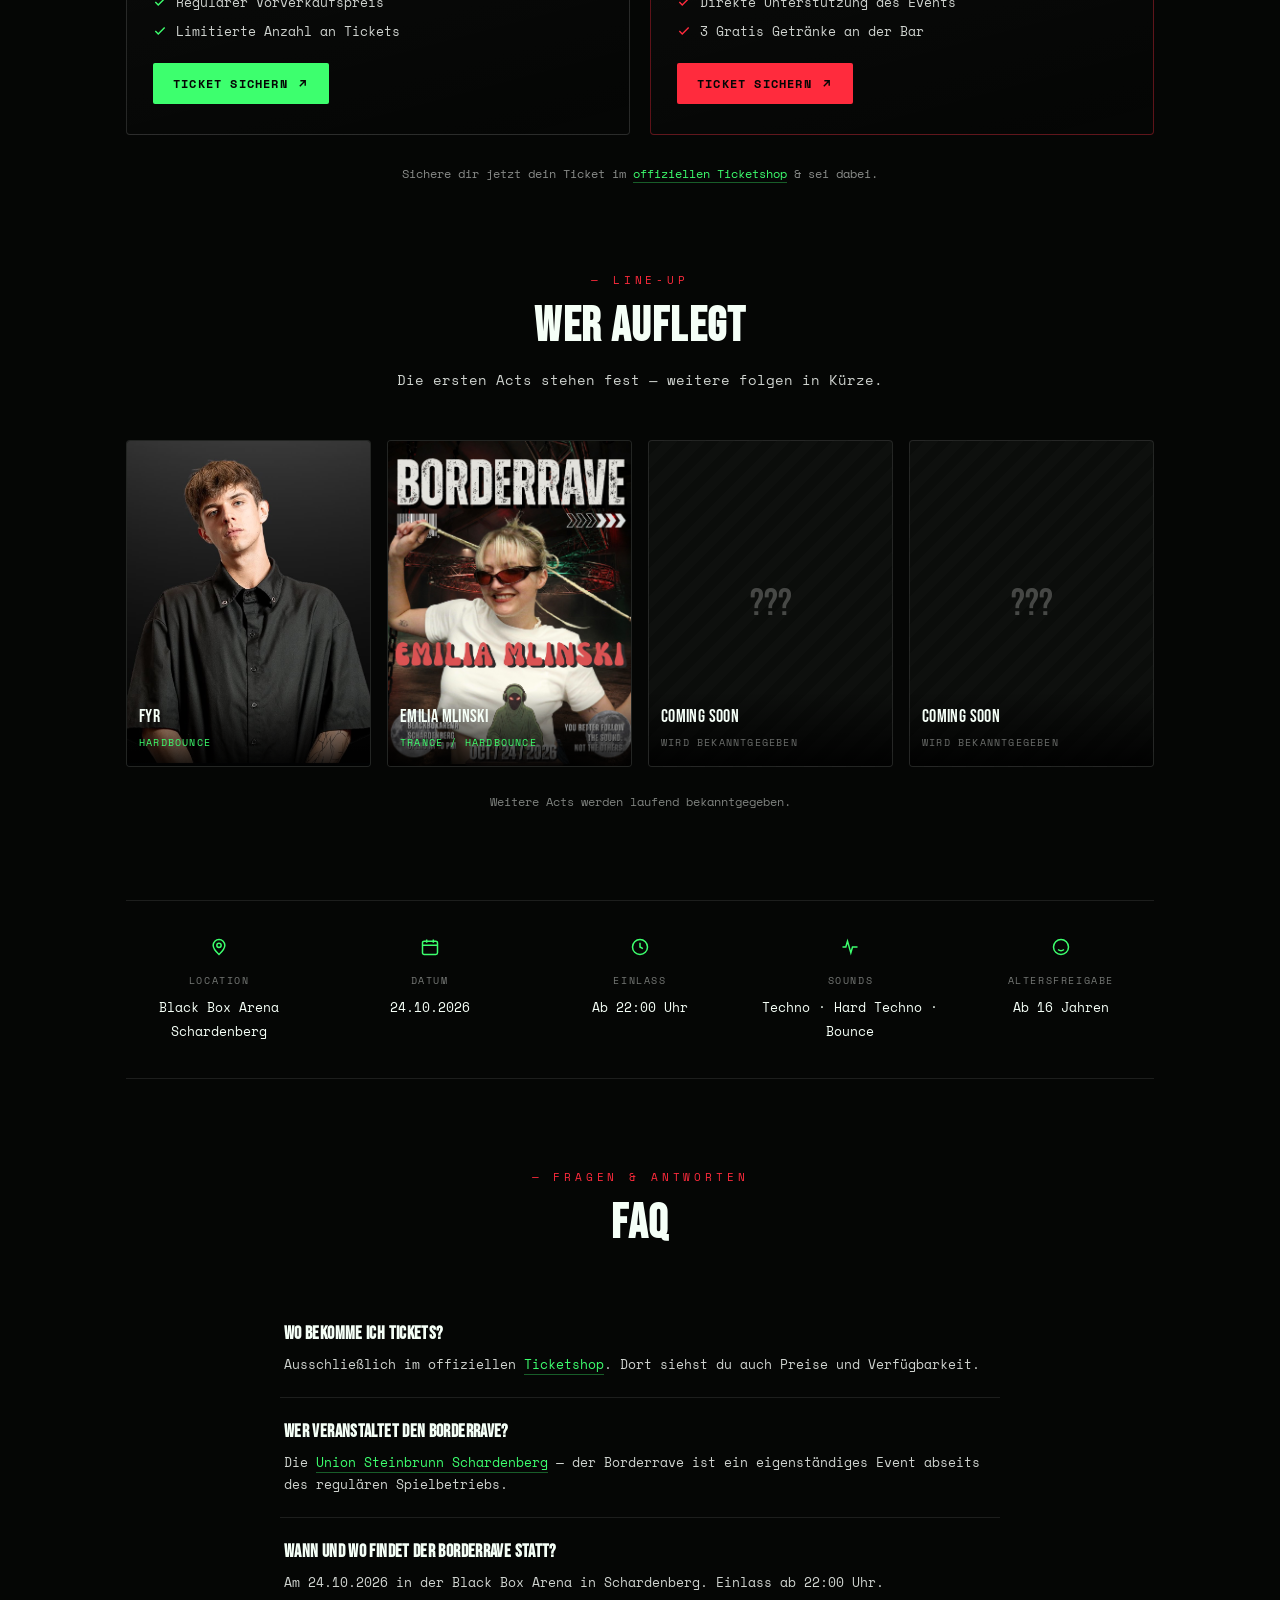
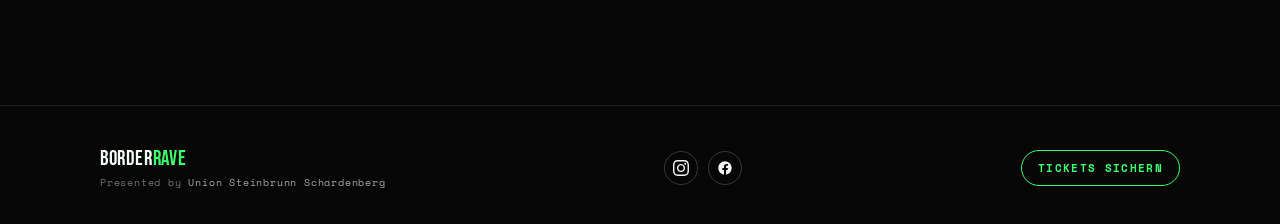
==== commit f267d8e4: "Lower Borderrave age limit to 16 and highlight header link with glow" ====
--- a/borderrave.html
+++ b/borderrave.html
@@ -806,7 +806,7 @@
     <div class="br-info-item">
       <svg width="20" height="20" viewBox="0 0 24 24" fill="none" stroke="currentColor" stroke-width="1.8"><circle cx="12" cy="12" r="9"/><path d="M9 9h.01M15 9h.01M8.5 15c1 1 2.2 1.5 3.5 1.5s2.5-.5 3.5-1.5"/></svg>
       <span class="label">Altersfreigabe</span>
-      <span class="value">Ab 18 Jahren</span>
+      <span class="value">Ab 16 Jahren</span>
     </div>
   </div>
 </section>
